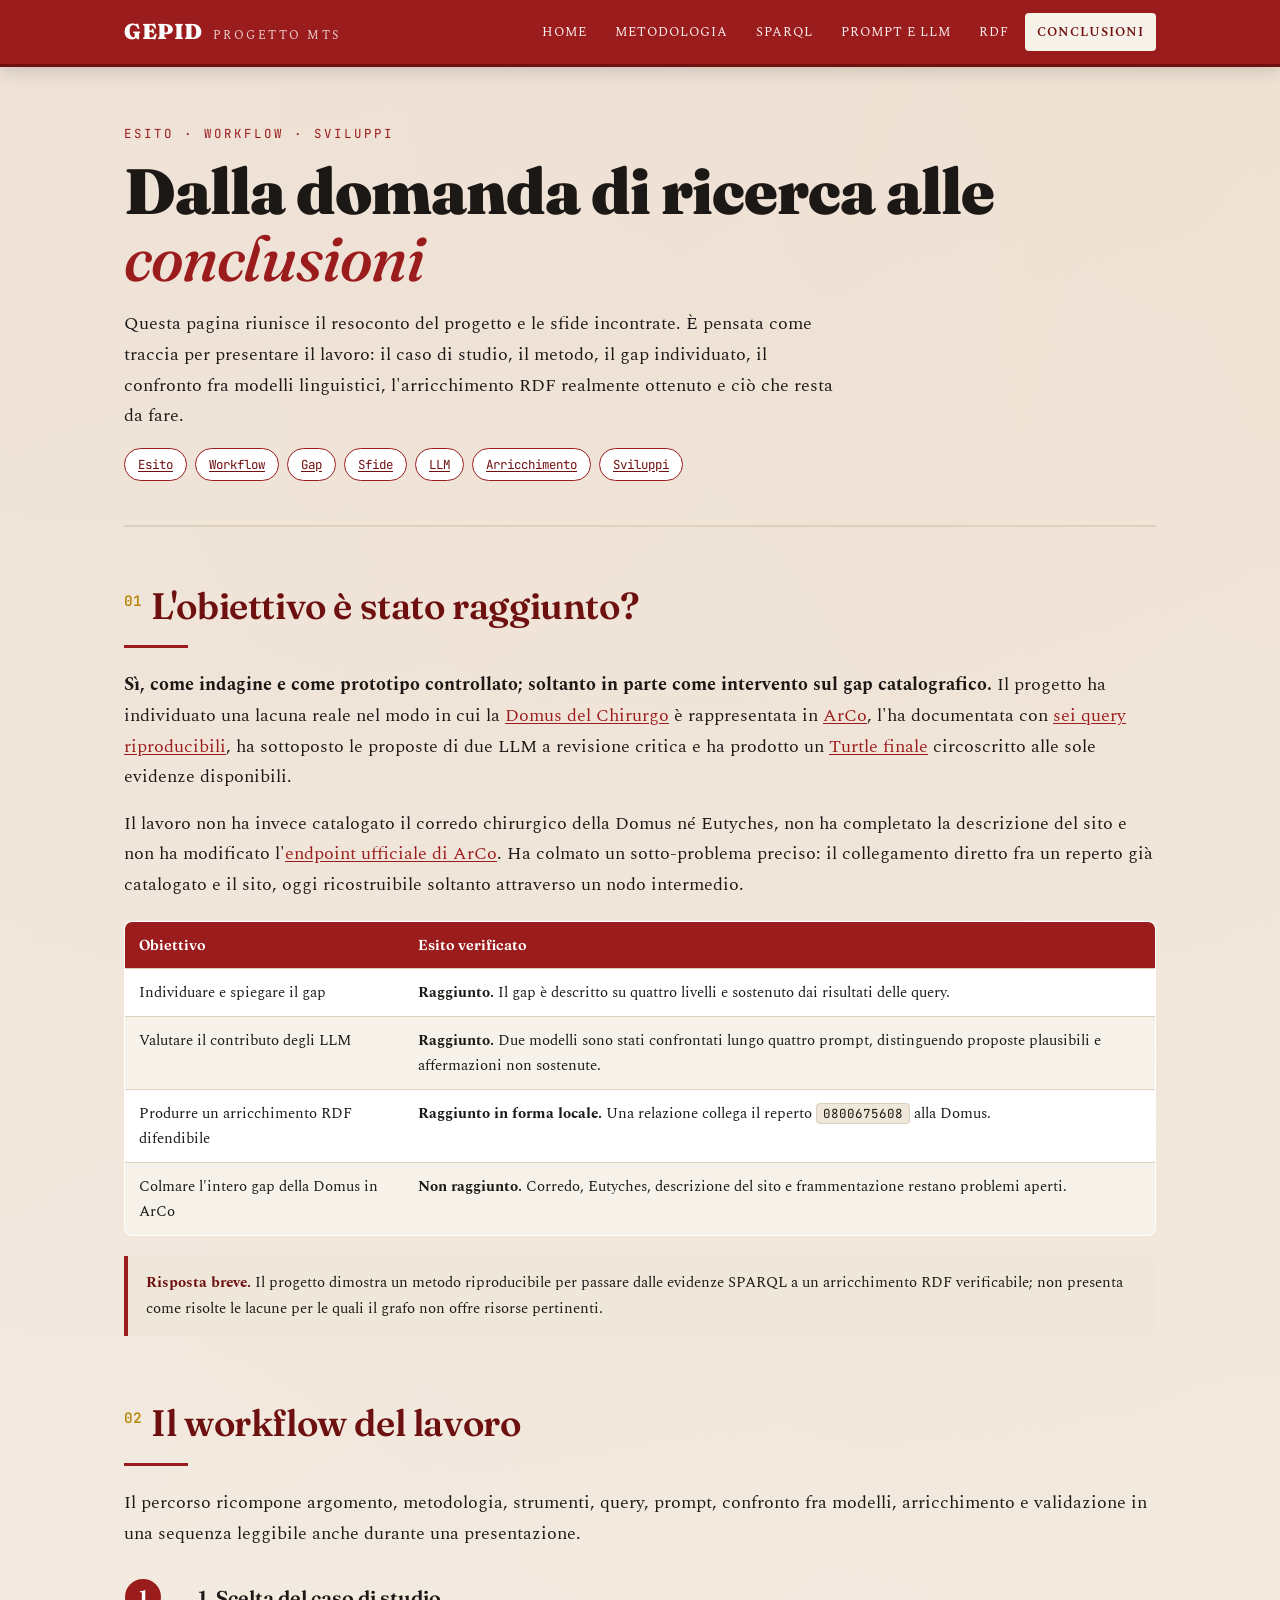
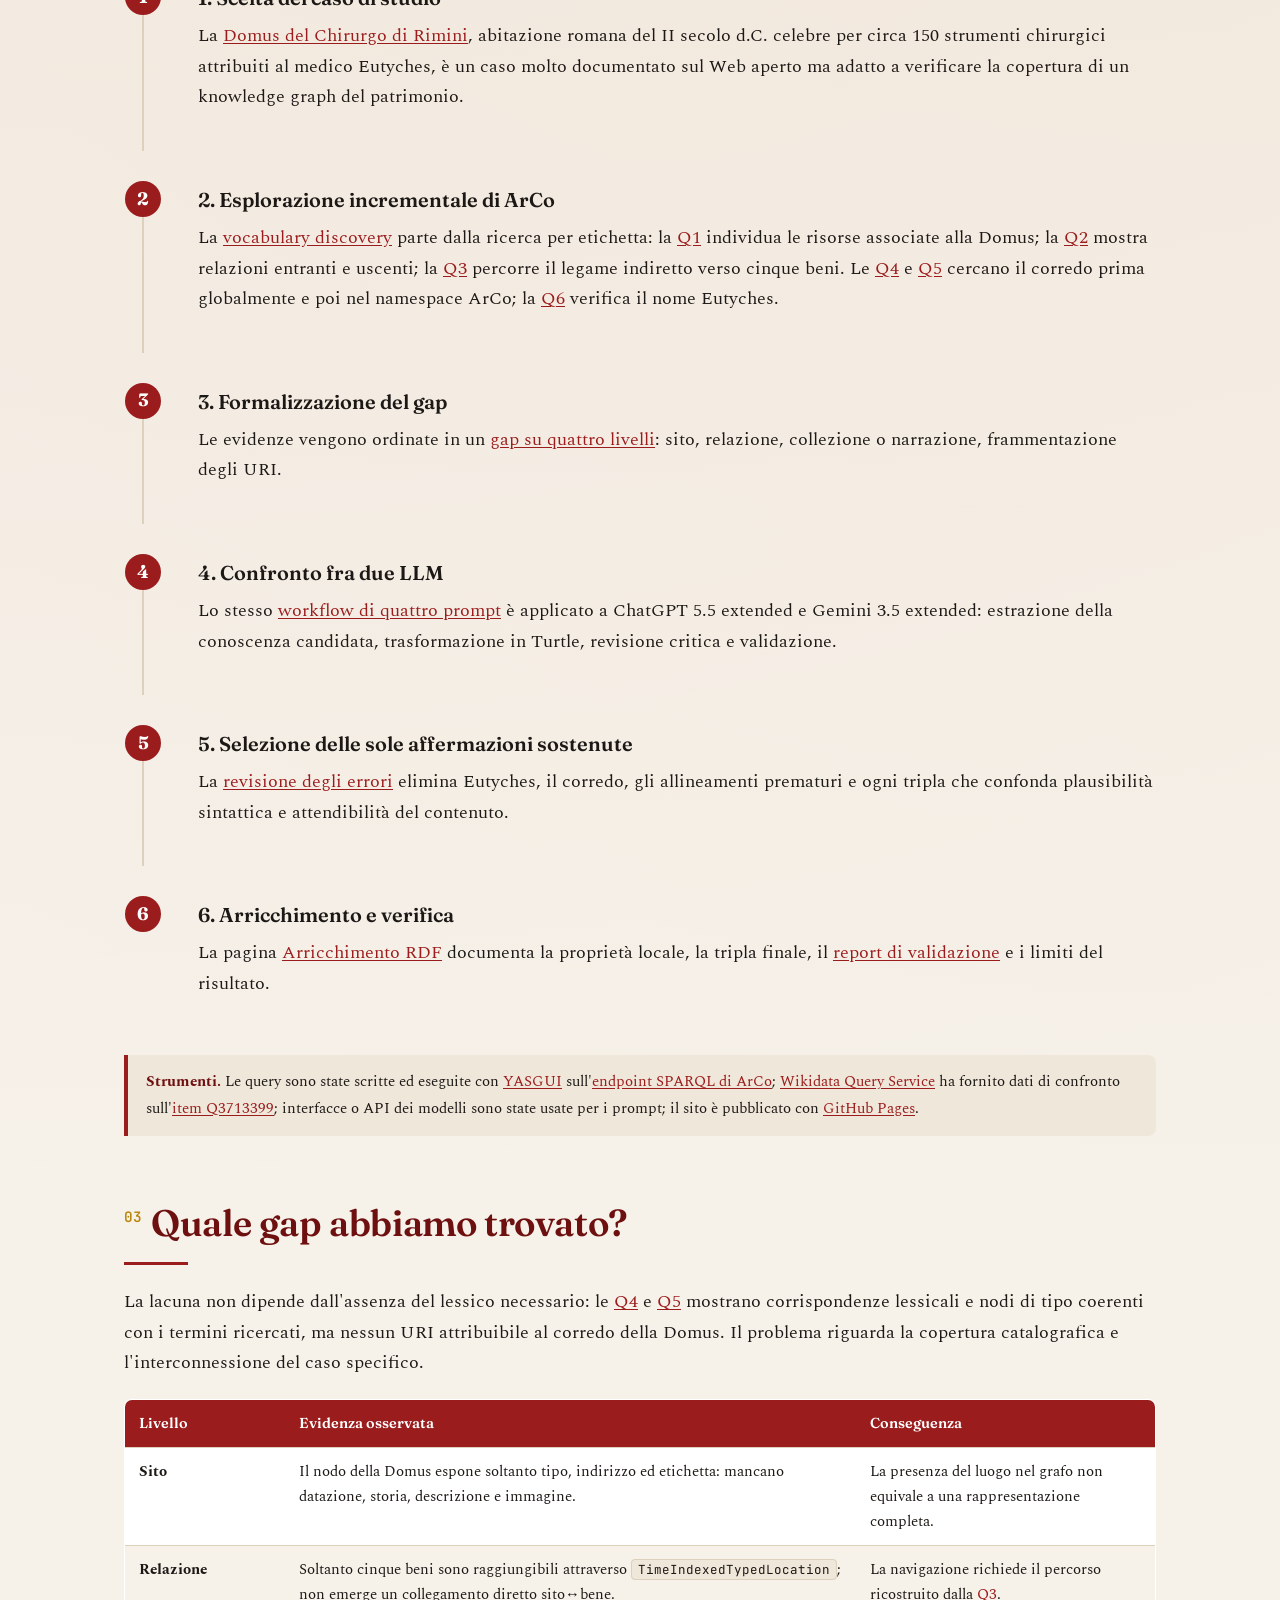
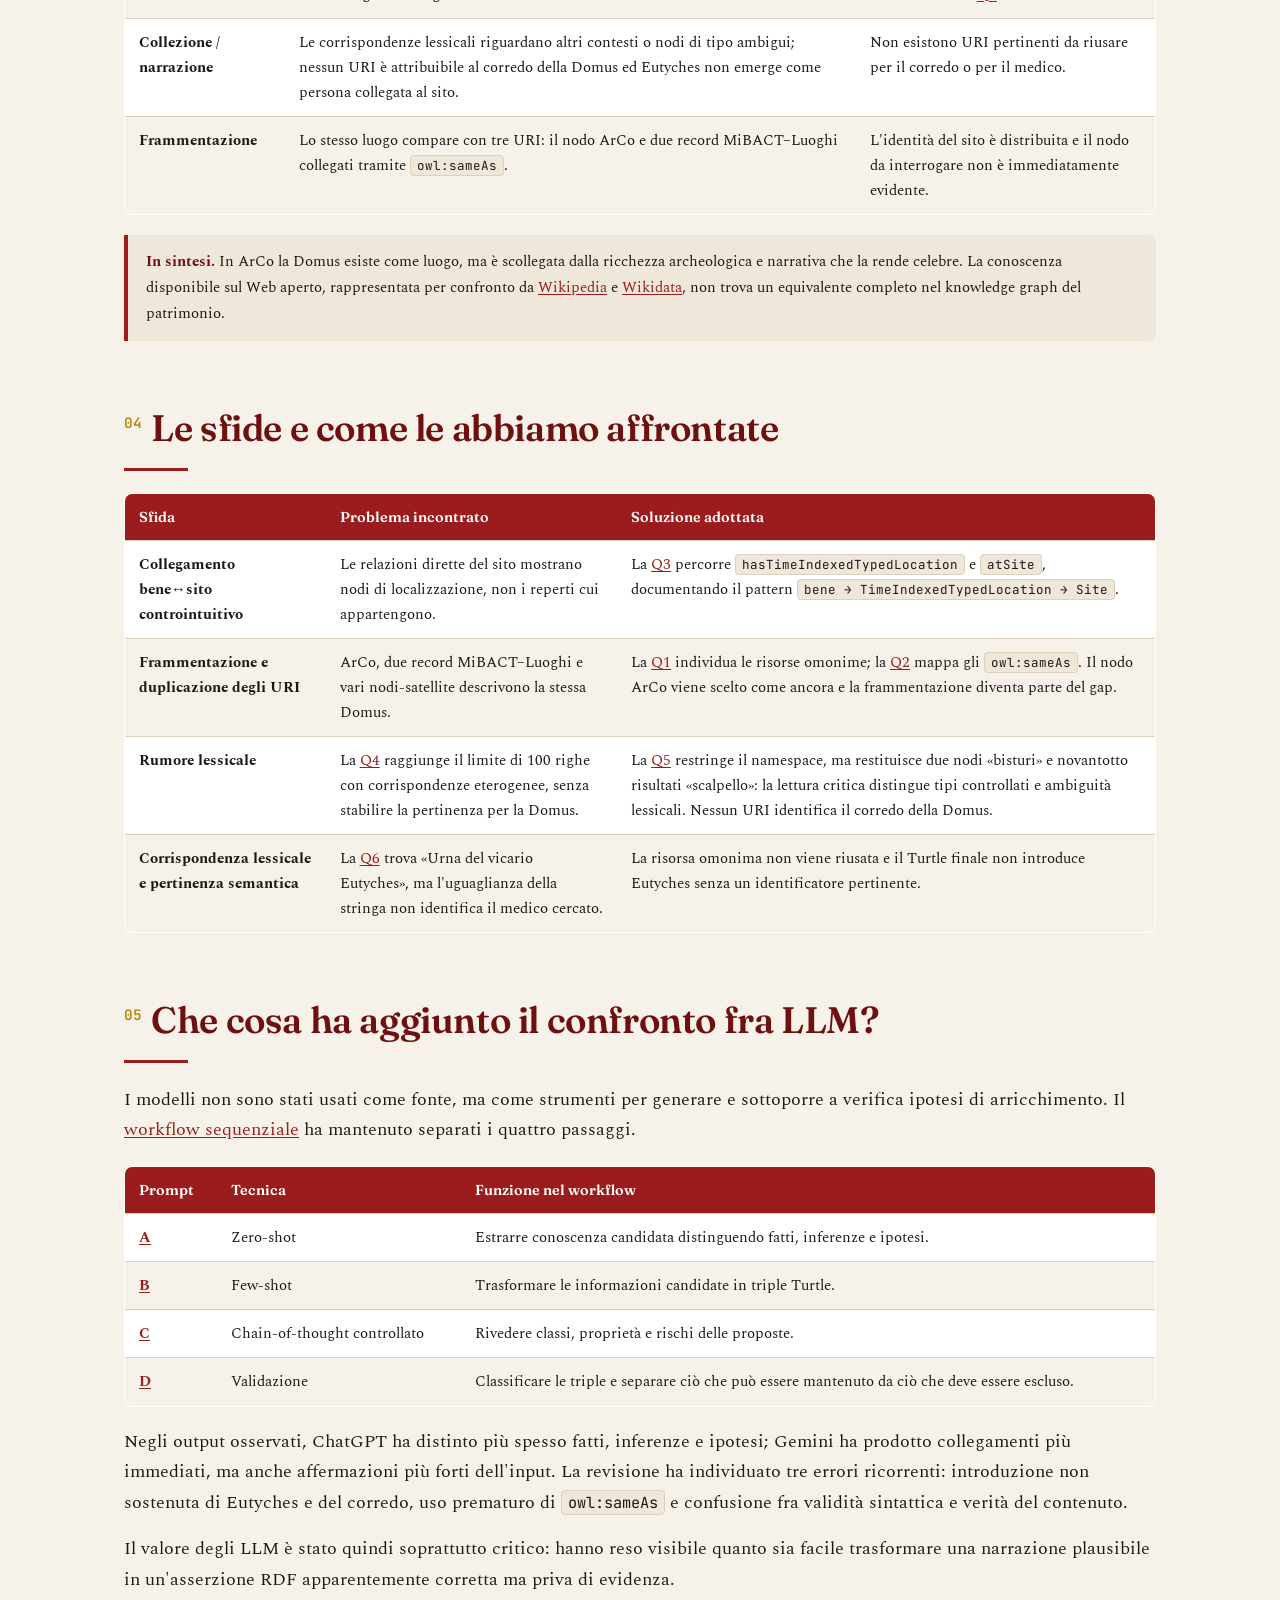
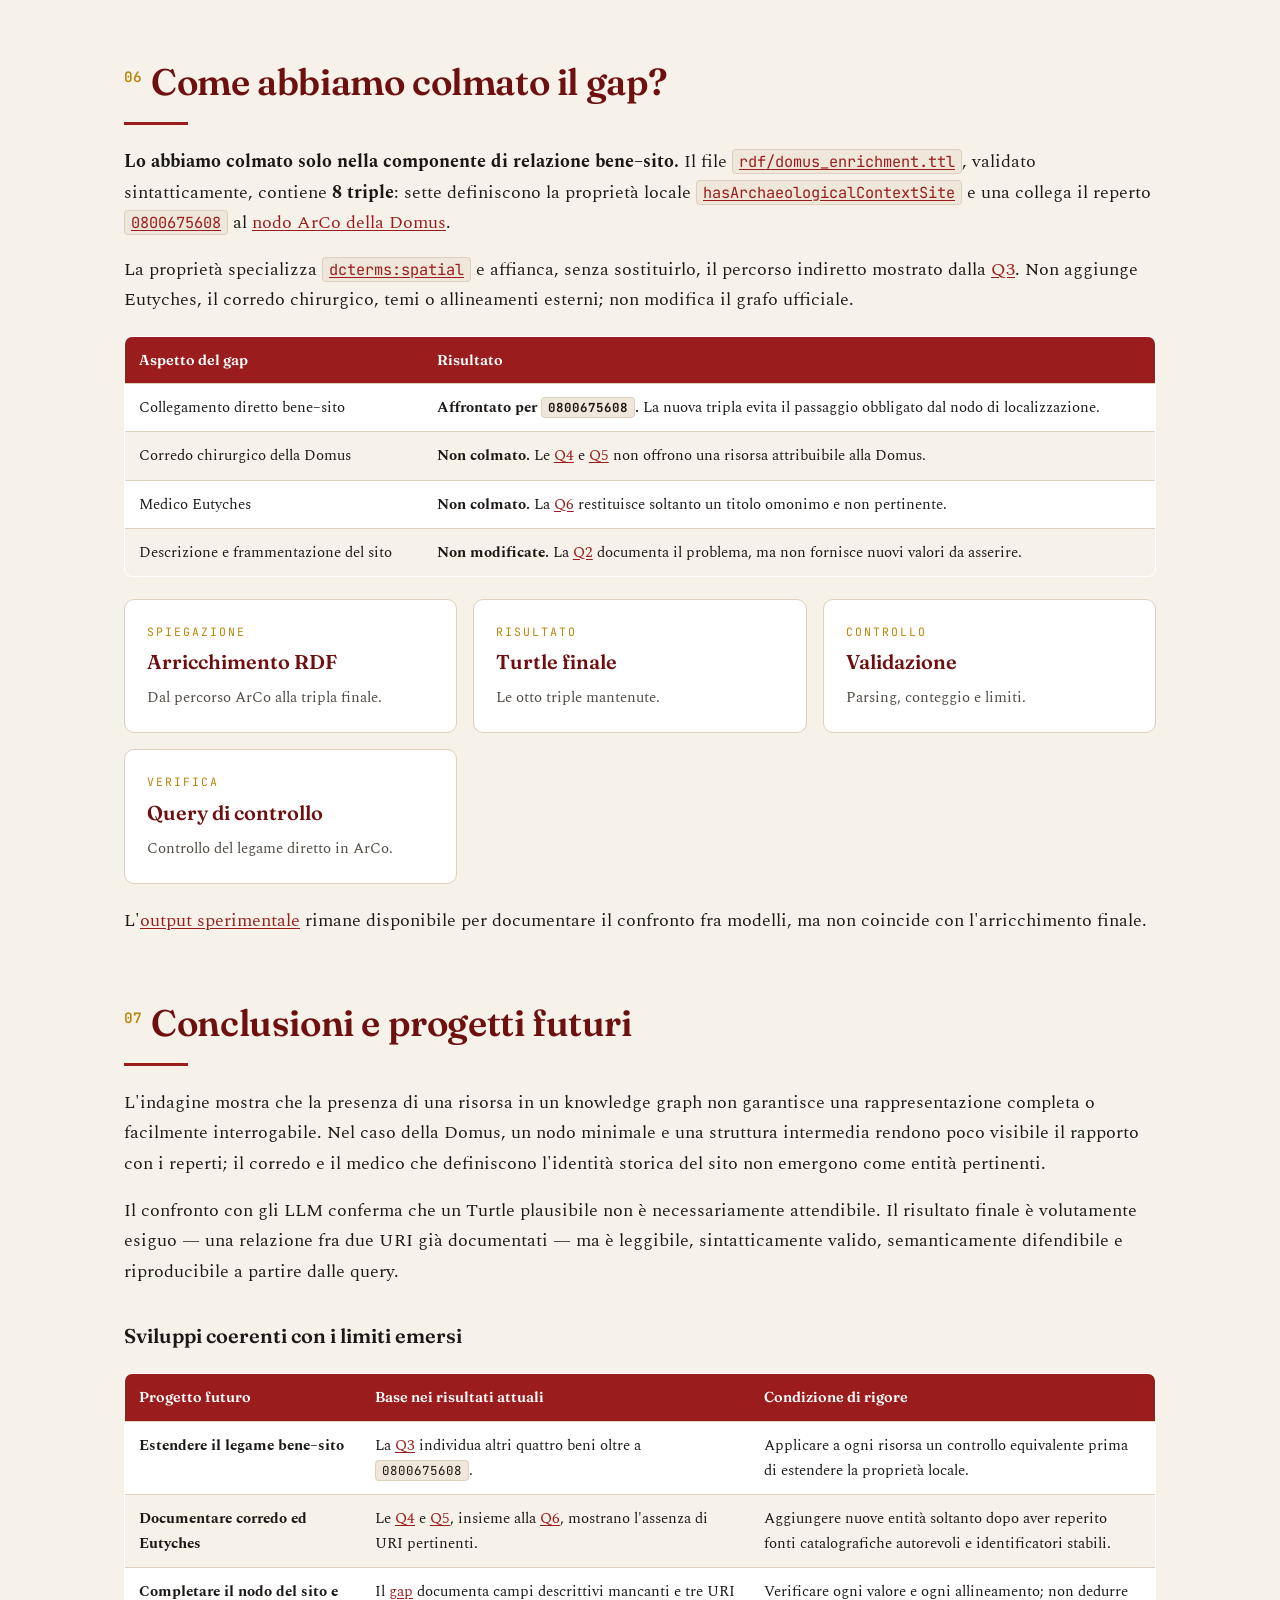
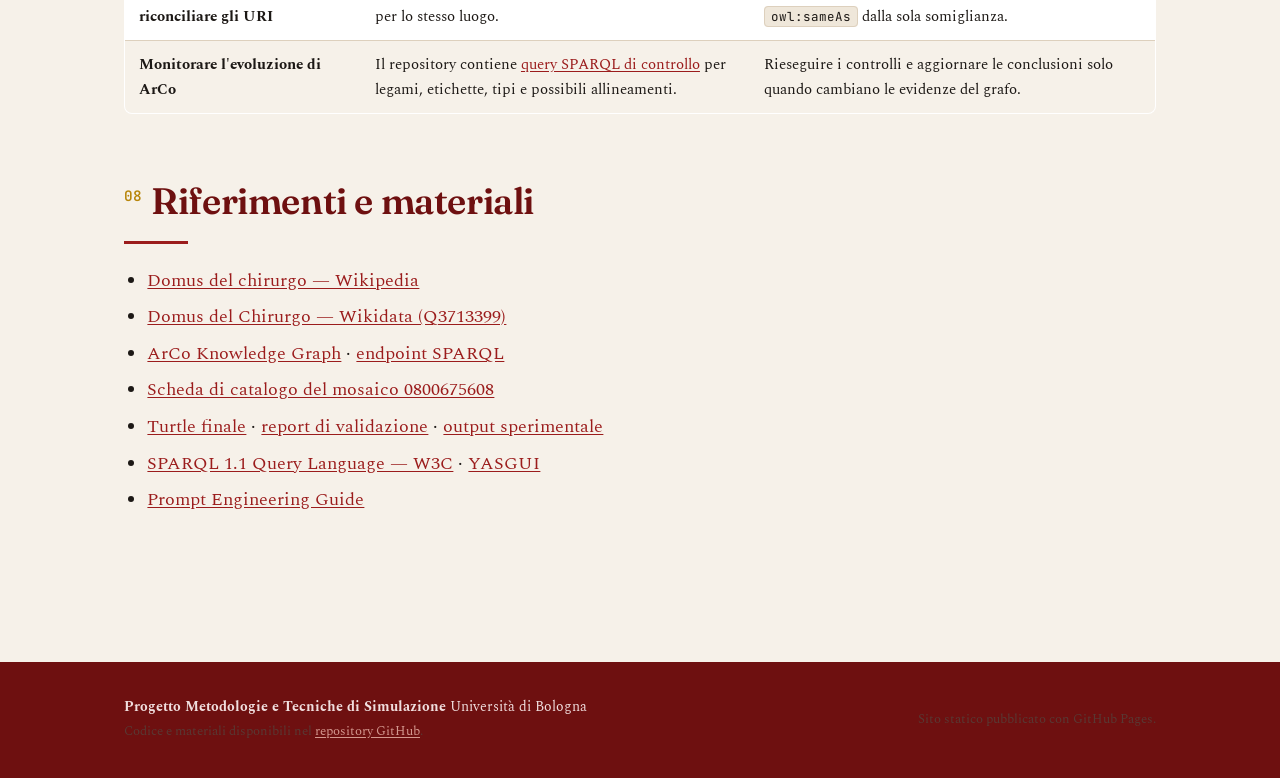
==== conclusions.html @ 4697ddb0 "Add files via upload" ====
<!DOCTYPE html>
<html lang="it">
<head>
  <meta charset="UTF-8">
  <meta name="viewport" content="width=device-width, initial-scale=1.0">
  <meta name="description" content="Esito, workflow, gap, sfide, arricchimento RDF e sviluppi futuri del progetto sulla Domus del Chirurgo in ArCo.">
  <title>Progetto GEPID — Conclusioni</title>
  <link rel="stylesheet" href="styles.css">
</head>
<body>
  <a class="skip-link" href="#main-content">Salta al contenuto</a>
  <header class="topbar">
    <div class="topbar-inner">
      <a class="brand" href="index.html"><span class="mark">GEPID</span><span class="sub">Progetto MTS</span></a>
      <button class="nav-toggle" type="button" aria-label="Apri menu">☰</button>
      <nav class="nav" aria-label="Navigazione principale">
        <a href="index.html">Home</a>
        <a href="methodology.html">Metodologia</a>
        <a href="sparql.html">SPARQL</a>
        <a href="prompts.html">Prompt e LLM</a>
        <a href="rdf.html" aria-label="Arricchimento RDF">RDF</a>
        <a href="conclusions.html">Conclusioni</a>
      </nav>
    </div>
  </header>

  <main id="main-content">
    <section class="hero">
      <p class="eyebrow">Esito · Workflow · Sviluppi</p>
      <h1>Dalla domanda di ricerca alle <span class="accent">conclusioni</span></h1>
      <p class="lede">Questa pagina riunisce il resoconto del progetto e le sfide incontrate. È pensata come traccia per presentare il lavoro: il caso di studio, il metodo, il gap individuato, il confronto fra modelli linguistici, l'arricchimento RDF realmente ottenuto e ciò che resta da fare.</p>
      <div class="pills" aria-label="Indice delle conclusioni">
        <a class="pill" href="#esito">Esito</a>
        <a class="pill" href="#workflow">Workflow</a>
        <a class="pill" href="#gap">Gap</a>
        <a class="pill" href="#sfide">Sfide</a>
        <a class="pill" href="#llm">LLM</a>
        <a class="pill" href="#arricchimento">Arricchimento</a>
        <a class="pill" href="#sviluppi">Sviluppi</a>
      </div>
    </section>

    <section id="esito">
      <h2><span class="num">01</span>L'obiettivo è stato raggiunto?</h2>
      <hr class="rule">
      <p><strong>Sì, come indagine e come prototipo controllato; soltanto in parte come intervento sul gap catalografico.</strong> Il progetto ha individuato una lacuna reale nel modo in cui la <a href="index.html#contesto">Domus del Chirurgo</a> è rappresentata in <a href="https://w3id.org/arco" target="_blank" rel="noopener">ArCo</a>, l'ha documentata con <a href="sparql.html">sei query riproducibili</a>, ha sottoposto le proposte di due LLM a revisione critica e ha prodotto un <a href="rdf/domus_enrichment.ttl">Turtle finale</a> circoscritto alle sole evidenze disponibili.</p>
      <p>Il lavoro non ha invece catalogato il corredo chirurgico della Domus né Eutyches, non ha completato la descrizione del sito e non ha modificato l'<a href="https://dati.cultura.gov.it/sparql" target="_blank" rel="noopener">endpoint ufficiale di ArCo</a>. Ha colmato un sotto-problema preciso: il collegamento diretto fra un reperto già catalogato e il sito, oggi ricostruibile soltanto attraverso un nodo intermedio.</p>
      <div class="table-wrap">
        <table>
          <thead><tr><th>Obiettivo</th><th>Esito verificato</th></tr></thead>
          <tbody>
            <tr><td>Individuare e spiegare il gap</td><td><strong>Raggiunto.</strong> Il gap è descritto su quattro livelli e sostenuto dai risultati delle query.</td></tr>
            <tr><td>Valutare il contributo degli LLM</td><td><strong>Raggiunto.</strong> Due modelli sono stati confrontati lungo quattro prompt, distinguendo proposte plausibili e affermazioni non sostenute.</td></tr>
            <tr><td>Produrre un arricchimento RDF difendibile</td><td><strong>Raggiunto in forma locale.</strong> Una relazione collega il reperto <code>0800675608</code> alla Domus.</td></tr>
            <tr><td>Colmare l'intero gap della Domus in ArCo</td><td><strong>Non raggiunto.</strong> Corredo, Eutyches, descrizione del sito e frammentazione restano problemi aperti.</td></tr>
          </tbody>
        </table>
      </div>
      <div class="note"><strong>Risposta breve.</strong> Il progetto dimostra un metodo riproducibile per passare dalle evidenze SPARQL a un arricchimento RDF verificabile; non presenta come risolte le lacune per le quali il grafo non offre risorse pertinenti.</div>
    </section>

    <section id="workflow">
      <h2><span class="num">02</span>Il workflow del lavoro</h2>
      <hr class="rule">
      <p>Il percorso ricompone argomento, metodologia, strumenti, query, prompt, confronto fra modelli, arricchimento e validazione in una sequenza leggibile anche durante una presentazione.</p>
      <ol class="steps">
        <li>
          <h3>1. Scelta del caso di studio</h3>
          <p>La <a href="index.html#contesto">Domus del Chirurgo di Rimini</a>, abitazione romana del II secolo d.C. celebre per circa 150 strumenti chirurgici attribuiti al medico Eutyches, è un caso molto documentato sul Web aperto ma adatto a verificare la copertura di un knowledge graph del patrimonio.</p>
        </li>
        <li>
          <h3>2. Esplorazione incrementale di ArCo</h3>
          <p>La <a href="methodology.html#gap-discovery">vocabulary discovery</a> parte dalla ricerca per etichetta: la <a href="sparql.html#q1">Q1</a> individua le risorse associate alla Domus; la <a href="sparql.html#q2">Q2</a> mostra relazioni entranti e uscenti; la <a href="sparql.html#q3">Q3</a> percorre il legame indiretto verso cinque beni. Le <a href="sparql.html#q4">Q4</a> e <a href="sparql.html#q5">Q5</a> cercano il corredo prima globalmente e poi nel namespace ArCo; la <a href="sparql.html#q6">Q6</a> verifica il nome Eutyches.</p>
        </li>
        <li>
          <h3>3. Formalizzazione del gap</h3>
          <p>Le evidenze vengono ordinate in un <a href="methodology.html#gap">gap su quattro livelli</a>: sito, relazione, collezione o narrazione, frammentazione degli URI.</p>
        </li>
        <li>
          <h3>4. Confronto fra due LLM</h3>
          <p>Lo stesso <a href="prompts.html">workflow di quattro prompt</a> è applicato a ChatGPT 5.5 extended e Gemini 3.5 extended: estrazione della conoscenza candidata, trasformazione in Turtle, revisione critica e validazione.</p>
        </li>
        <li>
          <h3>5. Selezione delle sole affermazioni sostenute</h3>
          <p>La <a href="prompts.html#errori">revisione degli errori</a> elimina Eutyches, il corredo, gli allineamenti prematuri e ogni tripla che confonda plausibilità sintattica e attendibilità del contenuto.</p>
        </li>
        <li>
          <h3>6. Arricchimento e verifica</h3>
          <p>La pagina <a href="rdf.html">Arricchimento RDF</a> documenta la proprietà locale, la tripla finale, il <a href="rdf/validation-report.md">report di validazione</a> e i limiti del risultato.</p>
        </li>
      </ol>
      <div class="note"><strong>Strumenti.</strong> Le query sono state scritte ed eseguite con <a href="https://yasgui.org" target="_blank" rel="noopener">YASGUI</a> sull'<a href="https://dati.cultura.gov.it/sparql" target="_blank" rel="noopener">endpoint SPARQL di ArCo</a>; <a href="https://query.wikidata.org" target="_blank" rel="noopener">Wikidata Query Service</a> ha fornito dati di confronto sull'<a href="https://www.wikidata.org/wiki/Q3713399" target="_blank" rel="noopener">item Q3713399</a>; interfacce o API dei modelli sono state usate per i prompt; il sito è pubblicato con <a href="https://pages.github.com" target="_blank" rel="noopener">GitHub Pages</a>.</div>
    </section>

    <section id="gap">
      <h2><span class="num">03</span>Quale gap abbiamo trovato?</h2>
      <hr class="rule">
      <p>La lacuna non dipende dall'assenza del lessico necessario: le <a href="sparql.html#q4">Q4</a> e <a href="sparql.html#q5">Q5</a> mostrano corrispondenze lessicali e nodi di tipo coerenti con i termini ricercati, ma nessun URI attribuibile al corredo della Domus. Il problema riguarda la copertura catalografica e l'interconnessione del caso specifico.</p>
      <div class="table-wrap">
        <table>
          <thead><tr><th>Livello</th><th>Evidenza osservata</th><th>Conseguenza</th></tr></thead>
          <tbody>
            <tr><td><strong>Sito</strong></td><td>Il nodo della Domus espone soltanto tipo, indirizzo ed etichetta: mancano datazione, storia, descrizione e immagine.</td><td>La presenza del luogo nel grafo non equivale a una rappresentazione completa.</td></tr>
            <tr><td><strong>Relazione</strong></td><td>Soltanto cinque beni sono raggiungibili attraverso <code>TimeIndexedTypedLocation</code>; non emerge un collegamento diretto sito↔bene.</td><td>La navigazione richiede il percorso ricostruito dalla <a href="sparql.html#q3">Q3</a>.</td></tr>
            <tr><td><strong>Collezione / narrazione</strong></td><td>Le corrispondenze lessicali riguardano altri contesti o nodi di tipo ambigui; nessun URI è attribuibile al corredo della Domus ed Eutyches non emerge come persona collegata al sito.</td><td>Non esistono URI pertinenti da riusare per il corredo o per il medico.</td></tr>
            <tr><td><strong>Frammentazione</strong></td><td>Lo stesso luogo compare con tre URI: il nodo ArCo e due record MiBACT–Luoghi collegati tramite <code>owl:sameAs</code>.</td><td>L'identità del sito è distribuita e il nodo da interrogare non è immediatamente evidente.</td></tr>
          </tbody>
        </table>
      </div>
      <div class="note"><strong>In sintesi.</strong> In ArCo la Domus esiste come luogo, ma è scollegata dalla ricchezza archeologica e narrativa che la rende celebre. La conoscenza disponibile sul Web aperto, rappresentata per confronto da <a href="https://it.wikipedia.org/wiki/Domus_del_chirurgo" target="_blank" rel="noopener">Wikipedia</a> e <a href="https://www.wikidata.org/wiki/Q3713399" target="_blank" rel="noopener">Wikidata</a>, non trova un equivalente completo nel knowledge graph del patrimonio.</div>
    </section>

    <section id="sfide">
      <h2><span class="num">04</span>Le sfide e come le abbiamo affrontate</h2>
      <hr class="rule">
      <div class="table-wrap">
        <table>
          <thead><tr><th>Sfida</th><th>Problema incontrato</th><th>Soluzione adottata</th></tr></thead>
          <tbody>
            <tr>
              <td><strong>Collegamento bene↔sito controintuitivo</strong></td>
              <td>Le relazioni dirette del sito mostrano nodi di localizzazione, non i reperti cui appartengono.</td>
              <td>La <a href="sparql.html#q3">Q3</a> percorre <code>hasTimeIndexedTypedLocation</code> e <code>atSite</code>, documentando il pattern <code>bene → TimeIndexedTypedLocation → Site</code>.</td>
            </tr>
            <tr>
              <td><strong>Frammentazione e duplicazione degli URI</strong></td>
              <td>ArCo, due record MiBACT–Luoghi e vari nodi-satellite descrivono la stessa Domus.</td>
              <td>La <a href="sparql.html#q1">Q1</a> individua le risorse omonime; la <a href="sparql.html#q2">Q2</a> mappa gli <code>owl:sameAs</code>. Il nodo ArCo viene scelto come ancora e la frammentazione diventa parte del gap.</td>
            </tr>
            <tr>
            <td><strong>Rumore lessicale</strong></td>
            <td>La <a href="sparql.html#q4">Q4</a> raggiunge il limite di 100 righe con corrispondenze eterogenee, senza stabilire la pertinenza per la Domus.</td>
            <td>La <a href="sparql.html#q5">Q5</a> restringe il namespace, ma restituisce due nodi «bisturi» e novantotto risultati «scalpello»: la lettura critica distingue tipi controllati e ambiguità lessicali. Nessun URI identifica il corredo della Domus.</td>
          </tr>
            <tr>
              <td><strong>Corrispondenza lessicale e pertinenza semantica</strong></td>
              <td>La <a href="sparql.html#q6">Q6</a> trova «Urna del vicario Eutyches», ma l'uguaglianza della stringa non identifica il medico cercato.</td>
              <td>La risorsa omonima non viene riusata e il Turtle finale non introduce Eutyches senza un identificatore pertinente.</td>
            </tr>
          </tbody>
        </table>
      </div>
    </section>

    <section id="llm">
      <h2><span class="num">05</span>Che cosa ha aggiunto il confronto fra LLM?</h2>
      <hr class="rule">
      <p>I modelli non sono stati usati come fonte, ma come strumenti per generare e sottoporre a verifica ipotesi di arricchimento. Il <a href="prompts.html">workflow sequenziale</a> ha mantenuto separati i quattro passaggi.</p>
      <div class="table-wrap">
        <table>
          <thead><tr><th>Prompt</th><th>Tecnica</th><th>Funzione nel workflow</th></tr></thead>
          <tbody>
            <tr><td><a href="prompts/prompt-A-zero-shot.txt"><strong>A</strong></a></td><td>Zero-shot</td><td>Estrarre conoscenza candidata distinguendo fatti, inferenze e ipotesi.</td></tr>
            <tr><td><a href="prompts/prompt-B-few-shot.txt"><strong>B</strong></a></td><td>Few-shot</td><td>Trasformare le informazioni candidate in triple Turtle.</td></tr>
            <tr><td><a href="prompts/prompt-C-cot-controlled.txt"><strong>C</strong></a></td><td>Chain-of-thought controllato</td><td>Rivedere classi, proprietà e rischi delle proposte.</td></tr>
            <tr><td><a href="prompts/prompt-D-validation.txt"><strong>D</strong></a></td><td>Validazione</td><td>Classificare le triple e separare ciò che può essere mantenuto da ciò che deve essere escluso.</td></tr>
          </tbody>
        </table>
      </div>
      <p>Negli output osservati, ChatGPT ha distinto più spesso fatti, inferenze e ipotesi; Gemini ha prodotto collegamenti più immediati, ma anche affermazioni più forti dell'input. La revisione ha individuato tre errori ricorrenti: introduzione non sostenuta di Eutyches e del corredo, uso prematuro di <code>owl:sameAs</code> e confusione fra validità sintattica e verità del contenuto.</p>
      <p>Il valore degli LLM è stato quindi soprattutto critico: hanno reso visibile quanto sia facile trasformare una narrazione plausibile in un'asserzione RDF apparentemente corretta ma priva di evidenza.</p>
    </section>

    <section id="arricchimento">
      <h2><span class="num">06</span>Come abbiamo colmato il gap?</h2>
      <hr class="rule">
      <p><strong>Lo abbiamo colmato solo nella componente di relazione bene–sito.</strong> Il file <a href="rdf/domus_enrichment.ttl"><code>rdf/domus_enrichment.ttl</code></a>, validato sintatticamente, contiene <strong>8 triple</strong>: sette definiscono la proprietà locale <a href="rdf/domus_enrichment.ttl"><code>hasArchaeologicalContextSite</code></a> e una collega il reperto <a href="https://w3id.org/arco/resource/ArchaeologicalProperty/0800675608" target="_blank" rel="noopener"><code>0800675608</code></a> al <a href="https://w3id.org/arco/resource/Site/341671000c872aa799b1e99ae08ca1e8" target="_blank" rel="noopener">nodo ArCo della Domus</a>.</p>
      <p>La proprietà specializza <a href="https://www.dublincore.org/specifications/dublin-core/dcmi-terms/terms/spatial/" target="_blank" rel="noopener"><code>dcterms:spatial</code></a> e affianca, senza sostituirlo, il percorso indiretto mostrato dalla <a href="sparql.html#q3">Q3</a>. Non aggiunge Eutyches, il corredo chirurgico, temi o allineamenti esterni; non modifica il grafo ufficiale.</p>
      <div class="table-wrap">
        <table>
          <thead><tr><th>Aspetto del gap</th><th>Risultato</th></tr></thead>
          <tbody>
            <tr><td>Collegamento diretto bene–sito</td><td><strong>Affrontato per <code>0800675608</code>.</strong> La nuova tripla evita il passaggio obbligato dal nodo di localizzazione.</td></tr>
            <tr><td>Corredo chirurgico della Domus</td><td><strong>Non colmato.</strong> Le <a href="sparql.html#q4">Q4</a> e <a href="sparql.html#q5">Q5</a> non offrono una risorsa attribuibile alla Domus.</td></tr>
            <tr><td>Medico Eutyches</td><td><strong>Non colmato.</strong> La <a href="sparql.html#q6">Q6</a> restituisce soltanto un titolo omonimo e non pertinente.</td></tr>
            <tr><td>Descrizione e frammentazione del sito</td><td><strong>Non modificate.</strong> La <a href="sparql.html#q2">Q2</a> documenta il problema, ma non fornisce nuovi valori da asserire.</td></tr>
          </tbody>
        </table>
      </div>
      <div class="artifact-links">
        <a class="card" href="rdf.html"><span class="k">Spiegazione</span><span class="t">Arricchimento RDF</span><span class="d">Dal percorso ArCo alla tripla finale.</span></a>
        <a class="card" href="rdf/domus_enrichment.ttl"><span class="k">Risultato</span><span class="t">Turtle finale</span><span class="d">Le otto triple mantenute.</span></a>
        <a class="card" href="rdf/validation-report.md"><span class="k">Controllo</span><span class="t">Validazione</span><span class="d">Parsing, conteggio e limiti.</span></a>
        <a class="card" href="sparql-checks/check-direct-artifact-site-link.rq"><span class="k">Verifica</span><span class="t">Query di controllo</span><span class="d">Controllo del legame diretto in ArCo.</span></a>
      </div>
      <p>L'<a href="rdf/domus_enrichment_experimental.ttl">output sperimentale</a> rimane disponibile per documentare il confronto fra modelli, ma non coincide con l'arricchimento finale.</p>
    </section>

    <section id="sviluppi">
      <h2><span class="num">07</span>Conclusioni e progetti futuri</h2>
      <hr class="rule">
      <p>L'indagine mostra che la presenza di una risorsa in un knowledge graph non garantisce una rappresentazione completa o facilmente interrogabile. Nel caso della Domus, un nodo minimale e una struttura intermedia rendono poco visibile il rapporto con i reperti; il corredo e il medico che definiscono l'identità storica del sito non emergono come entità pertinenti.</p>
      <p>Il confronto con gli LLM conferma che un Turtle plausibile non è necessariamente attendibile. Il risultato finale è volutamente esiguo — una relazione fra due URI già documentati — ma è leggibile, sintatticamente valido, semanticamente difendibile e riproducibile a partire dalle query.</p>
      <h3>Sviluppi coerenti con i limiti emersi</h3>
      <div class="table-wrap">
        <table>
          <thead><tr><th>Progetto futuro</th><th>Base nei risultati attuali</th><th>Condizione di rigore</th></tr></thead>
          <tbody>
            <tr><td><strong>Estendere il legame bene–sito</strong></td><td>La <a href="sparql.html#q3">Q3</a> individua altri quattro beni oltre a <code>0800675608</code>.</td><td>Applicare a ogni risorsa un controllo equivalente prima di estendere la proprietà locale.</td></tr>
            <tr><td><strong>Documentare corredo ed Eutyches</strong></td><td>Le <a href="sparql.html#q4">Q4</a> e <a href="sparql.html#q5">Q5</a>, insieme alla <a href="sparql.html#q6">Q6</a>, mostrano l'assenza di URI pertinenti.</td><td>Aggiungere nuove entità soltanto dopo aver reperito fonti catalografiche autorevoli e identificatori stabili.</td></tr>
            <tr><td><strong>Completare il nodo del sito e riconciliare gli URI</strong></td><td>Il <a href="methodology.html#gap">gap</a> documenta campi descrittivi mancanti e tre URI per lo stesso luogo.</td><td>Verificare ogni valore e ogni allineamento; non dedurre <code>owl:sameAs</code> dalla sola somiglianza.</td></tr>
            <tr><td><strong>Monitorare l'evoluzione di ArCo</strong></td><td>Il repository contiene <a href="https://github.com/paracool/mts-unibo/tree/max-version/sparql-checks" target="_blank" rel="noopener">query SPARQL di controllo</a> per legami, etichette, tipi e possibili allineamenti.</td><td>Rieseguire i controlli e aggiornare le conclusioni solo quando cambiano le evidenze del grafo.</td></tr>
          </tbody>
        </table>
      </div>
    </section>

    <section id="riferimenti">
      <h2><span class="num">08</span>Riferimenti e materiali</h2>
      <hr class="rule">
      <ul>
        <li><a href="https://it.wikipedia.org/wiki/Domus_del_chirurgo" target="_blank" rel="noopener">Domus del chirurgo — Wikipedia</a></li>
        <li><a href="https://www.wikidata.org/wiki/Q3713399" target="_blank" rel="noopener">Domus del Chirurgo — Wikidata (Q3713399)</a></li>
        <li><a href="https://w3id.org/arco" target="_blank" rel="noopener">ArCo Knowledge Graph</a> · <a href="https://dati.cultura.gov.it/sparql" target="_blank" rel="noopener">endpoint SPARQL</a></li>
        <li><a href="https://catalogo.beniculturali.it/detail/ArchaeologicalProperty/0800675608" target="_blank" rel="noopener">Scheda di catalogo del mosaico 0800675608</a></li>
        <li><a href="rdf/domus_enrichment.ttl">Turtle finale</a> · <a href="rdf/validation-report.md">report di validazione</a> · <a href="rdf/domus_enrichment_experimental.ttl">output sperimentale</a></li>
        <li><a href="https://www.w3.org/TR/sparql11-query/" target="_blank" rel="noopener">SPARQL 1.1 Query Language — W3C</a> · <a href="https://yasgui.org" target="_blank" rel="noopener">YASGUI</a></li>
        <li><a href="https://www.promptingguide.ai" target="_blank" rel="noopener">Prompt Engineering Guide</a></li>
      </ul>
    </section>
  </main>

  <footer>
    <div class="footer-inner">
      <div><strong>Progetto Metodologie e Tecniche di Simulazione</strong> Università di Bologna<br>
      <span class="small">Codice e materiali disponibili nel <a href="https://github.com/paracool/mts-unibo">repository GitHub</a>.</span></div>
      <div class="small">Sito statico pubblicato con GitHub Pages.</div>
    </div>
  </footer>
  <script src="main.js"></script>
</body>
</html>
---- styles.css ----
/* ===========================================================
   GEPID Project — shared stylesheet
   Editorial / scholarly identity in University of Bologna red
   =========================================================== */

@import url('https://fonts.googleapis.com/css2?family=Fraunces:ital,opsz,wght@0,9..144,400;0,9..144,600;0,9..144,900;1,9..144,500&family=Spectral:ital,wght@0,400;0,500;0,600;1,400&family=JetBrains+Mono:wght@400;500;700&display=swap');

:root {
  --ink:        #1c1815;
  --ink-soft:   #514a43;
  --paper:      #f6f1e9;
  --paper-2:    #efe7da;
  --line:       #ddd0bd;
  --red:        #9b1c1c;   /* UniBo oxblood */
  --red-deep:   #6e1010;
  --red-bright: #c0392b;
  --gold:       #b8860b;
  --code-bg:    #211d1a;
  --code-fg:    #f3ede3;
  --todo-bg:    #fff7d6;
  --todo-line:  #d9b94e;
  --maxw:       1080px;
  --serif:      'Spectral', Georgia, serif;
  --display:    'Fraunces', Georgia, serif;
  --mono:       'JetBrains Mono', monospace;
}

* { box-sizing: border-box; }

html { scroll-behavior: smooth; }

body {
  margin: 0;
  font-family: var(--serif);
  font-size: 18px;
  line-height: 1.7;
  color: var(--ink);
  background: var(--paper);
  background-image:
    radial-gradient(circle at 12% -10%, rgba(155,28,28,.07), transparent 45%),
    radial-gradient(circle at 100% 0%, rgba(184,134,11,.06), transparent 40%);
  -webkit-font-smoothing: antialiased;
}

/* ---------- keyboard navigation ---------- */
.skip-link {
  position: fixed;
  z-index: 100;
  top: -80px;
  left: 50%;
  transform: translateX(-50%);
  padding: 9px 16px;
  color: var(--red-deep);
  background: #fff;
  border: 2px solid var(--gold);
  border-radius: 0 0 6px 6px;
  font-family: var(--mono);
  font-size: .8rem;
  font-weight: 700;
}
.skip-link:focus { top: 0; }

/* ---------- top bar / fixed menu ---------- */
.topbar {
  position: sticky;
  top: 0;
  z-index: 50;
  background: var(--red);
  color: #fff;
  border-bottom: 3px solid var(--red-deep);
  box-shadow: 0 2px 18px rgba(0,0,0,.18);
}
.topbar-inner {
  max-width: var(--maxw);
  margin: 0 auto;
  padding: 0 24px;
  display: flex;
  align-items: center;
  justify-content: space-between;
  min-height: 64px;
}
.brand {
  display: flex;
  align-items: baseline;
  gap: 10px;
  text-decoration: none;
  color: #fff;
}
.brand .mark {
  font-family: var(--display);
  font-weight: 900;
  font-size: 1.35rem;
  letter-spacing: .5px;
}
.brand .sub {
  font-size: .72rem;
  letter-spacing: 2.5px;
  text-transform: uppercase;
  opacity: .8;
}
.nav {
  display: flex;
  gap: 4px;
  flex-wrap: nowrap;
}
.nav a {
  color: #fbeeee;
  text-decoration: none;
  font-size: .82rem;
  white-space: nowrap;
  letter-spacing: 1px;
  text-transform: uppercase;
  padding: 8px 12px;
  border-radius: 4px;
  transition: background .15s, color .15s;
}
.nav a:hover { background: rgba(255,255,255,.14); }
.nav a.active {
  background: var(--paper);
  color: var(--red-deep);
  font-weight: 600;
}
.nav-toggle {
  display: none;
  flex: 0 0 44px;
  width: 44px;
  background: transparent;
  border: 1.5px solid rgba(255,255,255,.6);
  color: #fff;
  font-size: 1.2rem;
  border-radius: 5px;
  padding: 4px 10px;
  cursor: pointer;
}

/* ---------- layout ---------- */
main {
  max-width: var(--maxw);
  margin: 0 auto;
  padding: 56px 24px 90px;
}
.lede { max-width: 720px; }

section { margin-bottom: 56px; }
section[id] { scroll-margin-top: 88px; }

/* ---------- hero ---------- */
.hero {
  border-bottom: 2px solid var(--line);
  padding-bottom: 40px;
  margin-bottom: 48px;
}
.eyebrow {
  font-family: var(--mono);
  font-size: .78rem;
  letter-spacing: 3px;
  text-transform: uppercase;
  color: var(--red);
  margin: 0 0 14px;
}
h1 {
  font-family: var(--display);
  font-weight: 900;
  font-size: clamp(2.4rem, 6vw, 4rem);
  line-height: 1.04;
  letter-spacing: -1px;
  margin: 0 0 18px;
  color: var(--ink);
}
h1 .accent { color: var(--red); font-style: italic; font-weight: 500; }

h2 {
  font-family: var(--display);
  font-weight: 600;
  font-size: clamp(1.6rem, 3.5vw, 2.3rem);
  letter-spacing: -.4px;
  margin: 0 0 8px;
  color: var(--red-deep);
}
h2 .num {
  font-family: var(--mono);
  font-size: .9rem;
  color: var(--gold);
  vertical-align: super;
  margin-right: 10px;
}
h3 {
  font-family: var(--display);
  font-weight: 600;
  font-size: 1.25rem;
  margin: 32px 0 6px;
  color: var(--ink);
}
.rule {
  width: 64px;
  height: 3px;
  background: var(--red);
  border: none;
  margin: 0 0 22px;
}

p { margin: 0 0 16px; }
a { color: var(--red); text-decoration: underline; text-underline-offset: 2px; }
a:hover { color: var(--red-bright); }
a:focus-visible,
button:focus-visible {
  outline: 3px solid var(--gold);
  outline-offset: 3px;
}

.small { color: var(--ink-soft); font-size: .88rem; }

ul, ol { padding-left: 1.3em; }
li { margin-bottom: 6px; }

/* ---------- team grid ---------- */
.team {
  display: grid;
  grid-template-columns: repeat(3, minmax(0, 1fr));
  align-items: stretch;
  gap: 16px;
  margin-top: 8px;
}
.member {
  min-width: 0;
  display: flex;
  flex-direction: column;
  justify-content: flex-start;
  background: #fff;
  border: 1px solid var(--line);
  border-radius: 8px;
  padding: 20px 18px 18px;
}
.member .name { font-family: var(--display); font-weight: 600; font-size: 1.1rem; }
.member .role { margin-bottom: 7px; font-size: .9rem; color: var(--ink-soft); }
.member-email {
  display: block;
  max-width: 100%;
  white-space: nowrap;
  font-family: var(--mono);
  font-size: clamp(.72rem, 1.15vw, .84rem);
  letter-spacing: -.025em;
}

/* ---------- cards / quick links ---------- */
.cards {
  display: grid;
  grid-template-columns: repeat(auto-fit, minmax(230px, 1fr));
  gap: 18px;
  margin-top: 26px;
}
.card {
  display: block;
  text-decoration: none;
  color: var(--ink);
  background: #fff;
  border: 1px solid var(--line);
  border-radius: 10px;
  padding: 22px;
  transition: transform .15s, box-shadow .15s, border-color .15s;
}
.card:hover {
  transform: translateY(-3px);
  box-shadow: 0 10px 26px rgba(110,16,16,.13);
  border-color: var(--red);
}
.card .k {
  font-family: var(--mono);
  font-size: .72rem;
  letter-spacing: 2px;
  color: var(--gold);
  text-transform: uppercase;
}
.card .t { font-family: var(--display); font-weight: 600; font-size: 1.25rem; margin: 4px 0 6px; color: var(--red-deep); }
.card .d { font-size: .92rem; color: var(--ink-soft); }

/* ---------- code blocks ---------- */
figure.code { margin: 22px 0; }
figure.code figcaption {
  font-family: var(--mono);
  font-size: .76rem;
  letter-spacing: 1px;
  text-transform: uppercase;
  color: var(--code-fg);
  background: var(--red-deep);
  padding: 8px 16px;
  border-radius: 8px 8px 0 0;
  display: flex;
  justify-content: space-between;
  align-items: center;
}
figure.code figcaption a {
  color: inherit;
  text-decoration-color: rgba(255,255,255,.55);
}
figure.code figcaption a:hover { color: #fff; }
figure.code figcaption .tag {
  background: rgba(255,255,255,.15);
  border-radius: 20px;
  padding: 2px 10px;
  font-size: .68rem;
}
pre {
  margin: 0;
  background: var(--code-bg);
  color: var(--code-fg);
  padding: 18px 18px;
  border-radius: 0 0 8px 8px;
  overflow-x: auto;
  font-family: var(--mono);
  font-size: .86rem;
  line-height: 1.55;
}
pre code { font-family: inherit; }
:not(pre) > code {
  font-family: var(--mono);
  font-size: .85em;
  background: var(--paper-2);
  border: 1px solid var(--line);
  border-radius: 4px;
  padding: 1px 6px;
}
.kw { color: #ff8a7a; font-weight: 700; }      /* SPARQL keywords */
.pre { color: #ffd479; }                         /* PREFIX names */
.var { color: #8fd3ff; }                         /* ?variables */
.cmt { color: #9b958b; font-style: italic; }     /* comments */
.str { color: #b6e3a6; }                         /* strings */

/* ---------- todo / placeholder callout ---------- */
.todo {
  background: var(--todo-bg);
  border: 1px dashed var(--todo-line);
  border-left: 5px solid var(--todo-line);
  border-radius: 8px;
  padding: 16px 18px;
  margin: 18px 0;
  font-size: .95rem;
}
.todo::before {
  content: "✎ DA COMPLETARE";
  display: block;
  font-family: var(--mono);
  font-size: .7rem;
  letter-spacing: 2px;
  color: #8a6d00;
  margin-bottom: 6px;
  font-weight: 700;
}
.todo p:last-child { margin-bottom: 0; }

/* ---------- info / note ---------- */
.note {
  border-left: 4px solid var(--red);
  background: var(--paper-2);
  padding: 14px 18px;
  border-radius: 0 8px 8px 0;
  margin: 18px 0;
  font-size: .96rem;
}
.note strong { color: var(--red-deep); }

/* ---------- tables ---------- */
.table-wrap { overflow-x: auto; margin: 20px 0; }
table {
  border-collapse: collapse;
  width: 100%;
  font-size: .92rem;
  background: #fff;
  border: 1px solid var(--line);
  border-radius: 8px;
  overflow: hidden;
}
th, td { text-align: left; padding: 11px 14px; border-bottom: 1px solid var(--line); vertical-align: top; }
th { background: var(--red); color: #fff; font-family: var(--display); font-weight: 600; font-size: .9rem; }
tr:last-child td { border-bottom: none; }
tr:nth-child(even) td { background: var(--paper); }

/* ---------- pill / keyword checklist ---------- */
.pills { display: flex; flex-wrap: wrap; gap: 8px; margin: 14px 0 4px; }
.pill {
  font-family: var(--mono);
  font-size: .78rem;
  background: #fff;
  border: 1px solid var(--red);
  color: var(--red-deep);
  border-radius: 20px;
  padding: 5px 13px;
}
.pill.done { background: var(--red); color: #fff; }

/* ---------- keyword rationale box ---------- */
.kwbox {
  background: #fff;
  border: 1px solid var(--line);
  border-left: 5px solid var(--gold);
  border-radius: 8px;
  padding: 14px 18px;
  margin: 0 0 20px;
}
.kwbox .lbl {
  font-family: var(--mono);
  font-size: .7rem;
  letter-spacing: 2px;
  text-transform: uppercase;
  color: var(--gold);
  display: block;
  margin-bottom: 9px;
  font-weight: 700;
}
.kwbox .why { margin: 12px 0 0; font-size: .95rem; }
.kwbox .why strong { color: var(--red-deep); }

/* ---------- run-on-endpoint link ---------- */
.runlink {
  display: inline-flex;
  align-items: center;
  gap: 8px;
  margin: 14px 0 4px;
  padding: 9px 16px;
  background: var(--red);
  color: #fff !important;
  text-decoration: none;
  border-radius: 6px;
  font-family: var(--mono);
  font-size: .78rem;
  letter-spacing: .5px;
  transition: background .15s, transform .15s;
}
.runlink:hover { background: var(--red-deep); transform: translateY(-1px); color: #fff !important; }
.runlink::before { content: "\25B6"; font-size: .65rem; }

/* ---------- verified result samples ---------- */
#query-index { scroll-margin-top: 88px; }
.result-sample {
  margin: 20px 0 14px;
  padding: 16px 18px 18px;
  background: #fff;
  border: 1px solid var(--line);
  border-top: 4px solid var(--gold);
  border-radius: 8px;
}
.result-sample-head {
  display: flex;
  flex-wrap: wrap;
  align-items: baseline;
  justify-content: space-between;
  gap: 8px 16px;
}
.result-sample-head .lbl {
  color: var(--red-deep);
  font-family: var(--mono);
  font-size: .72rem;
  font-weight: 700;
  letter-spacing: 1.8px;
  text-transform: uppercase;
}
.result-count {
  color: var(--ink-soft);
  font-family: var(--mono);
  font-size: .7rem;
}
.result-sample > .small { margin: 8px 0 0; }
.result-sample .table-wrap { margin: 13px 0 0; }
.results-table {
  min-width: 760px;
  font-size: .8rem;
  line-height: 1.4;
}
.results-table th { background: var(--red-deep); }
.results-table td { padding: 10px 12px; }
.results-table code {
  padding: 0;
  white-space: normal;
  color: inherit;
  background: transparent;
  border: 0;
  font-size: .74rem;
}
.results-table .result-uri { width: 38%; }
.results-table .result-uri code {
  overflow-wrap: anywhere;
  word-break: break-word;
}
.back-link {
  margin: 16px 0 0;
  text-align: right;
  font-family: var(--mono);
  font-size: .75rem;
}
.back-link a { text-decoration: none; }
.back-link a:hover { text-decoration: underline; }

/* ---------- result comment ---------- */
.rescomment {
  border-left: 4px solid var(--gold);
  background: var(--paper-2);
  padding: 12px 18px;
  border-radius: 0 8px 8px 0;
  margin: 14px 0 0;
  font-size: .95rem;
}
.rescomment .lbl {
  font-family: var(--mono);
  font-size: .68rem;
  letter-spacing: 2px;
  text-transform: uppercase;
  color: #8a6d00;
  display: block;
  margin-bottom: 5px;
  font-weight: 700;
}
.rescomment p:last-child { margin-bottom: 0; }

/* ---------- step list ---------- */
.steps { counter-reset: step; list-style: none; padding: 0; }
.steps > li {
  counter-increment: step;
  position: relative;
  padding: 0 0 22px 54px;
  border-left: 2px solid var(--line);
  margin-left: 18px;
}
.steps > li::before {
  content: counter(step);
  position: absolute;
  left: -19px; top: -2px;
  width: 36px; height: 36px;
  background: var(--red);
  color: #fff;
  border-radius: 50%;
  display: grid; place-items: center;
  font-family: var(--display); font-weight: 700;
}
.steps > li:last-child { border-left-color: transparent; }

/* ---------- RDF workflow and graph ---------- */
.rdf-workflow {
  list-style: none;
  padding: 0;
  margin: 24px 0 0;
  display: grid;
  grid-template-columns: repeat(4, minmax(0, 1fr));
  gap: 14px;
}
.rdf-workflow li {
  position: relative;
  margin: 0;
  min-height: 178px;
  padding: 20px 18px 18px;
  background: #fff;
  border: 1px solid var(--line);
  border-top: 4px solid var(--red);
  border-radius: 9px;
}
.rdf-workflow li:not(:last-child)::after {
  content: "→";
  position: absolute;
  z-index: 2;
  top: 67px;
  right: -22px;
  width: 28px;
  height: 28px;
  display: grid;
  place-items: center;
  color: var(--red-deep);
  background: var(--paper);
  font-family: var(--display);
  font-weight: 900;
}
.workflow-num {
  display: grid;
  place-items: center;
  width: 30px;
  height: 30px;
  margin-bottom: 10px;
  border-radius: 50%;
  color: #fff;
  background: var(--red);
  font-family: var(--mono);
  font-size: .75rem;
  font-weight: 700;
}
.rdf-workflow strong,
.rdf-workflow strong a,
.rdf-workflow li > span:last-child {
  display: block;
}
.rdf-workflow strong {
  margin-bottom: 7px;
  font-family: var(--display);
  font-size: 1.03rem;
}
.rdf-workflow li > span:last-child {
  color: var(--ink-soft);
  font-size: .88rem;
  line-height: 1.45;
}
.rdf-graph {
  margin: 28px 0;
  padding: 24px;
  overflow: hidden;
  background: #fff;
  border: 1px solid var(--line);
  border-radius: 12px;
  box-shadow: 0 10px 28px rgba(110,16,16,.08);
}
.rdf-graph figcaption {
  margin-bottom: 20px;
  color: var(--red-deep);
  font-family: var(--display);
  font-size: 1.2rem;
  font-weight: 600;
}
.graph-label {
  margin: 24px 0 9px;
  color: var(--gold);
  font-family: var(--mono);
  font-size: .7rem;
  font-weight: 700;
  letter-spacing: 1.5px;
  text-transform: uppercase;
}
.rdf-path {
  display: grid;
  grid-template-columns: minmax(140px, 1fr) minmax(130px, .85fr) minmax(140px, 1fr) minmax(90px, .7fr) minmax(140px, 1fr);
  align-items: center;
  gap: 10px;
}
.rdf-path-direct {
  grid-template-columns: minmax(160px, 1fr) minmax(210px, 1.2fr) minmax(160px, 1fr);
  padding-top: 2px;
}
.rdf-node {
  display: flex;
  min-height: 92px;
  padding: 14px;
  flex-direction: column;
  justify-content: center;
  text-align: center;
  text-decoration: none;
  color: var(--ink);
  background: var(--paper);
  border: 2px solid var(--red);
  border-radius: 9px;
}
.rdf-node:hover {
  color: var(--ink);
  background: var(--paper-2);
}
.rdf-node-middle {
  border-color: var(--gold);
}
.rdf-node span {
  color: var(--ink-soft);
  font-family: var(--mono);
  font-size: .67rem;
  letter-spacing: 1.2px;
  text-transform: uppercase;
}
.rdf-node strong {
  margin-top: 3px;
  color: var(--red-deep);
  font-family: var(--display);
  line-height: 1.25;
}
.rdf-edge {
  display: flex;
  min-width: 0;
  flex-direction: column;
  align-items: center;
  text-align: center;
  color: var(--ink-soft);
}
.rdf-edge code {
  max-width: 100%;
  overflow-wrap: anywhere;
  font-size: .66rem;
  line-height: 1.35;
}
.rdf-edge b {
  color: var(--red);
  font-family: var(--display);
  font-size: 1.7rem;
  line-height: 1;
}
.rdf-edge-direct b {
  color: var(--gold);
}
.artifact-links {
  display: grid;
  grid-template-columns: repeat(3, minmax(0, 1fr));
  gap: 16px;
  margin: 22px 0;
}
.artifact-links .card .k,
.artifact-links .card .t,
.artifact-links .card .d {
  display: block;
}

/* ---------- footer ---------- */
footer {
  background: var(--red-deep);
  color: #f0dede;
  font-size: .88rem;
}
.footer-inner {
  max-width: var(--maxw);
  margin: 0 auto;
  padding: 34px 24px;
  display: flex;
  flex-wrap: wrap;
  gap: 20px;
  justify-content: space-between;
  align-items: center;
}
footer a { color: #ffd0c4; }
.footer-inner .small { opacity: .7; font-size: .8rem; }

/* ---------- responsive ---------- */
@media (max-width: 960px) {
  .team { grid-template-columns: 1fr; }
  .member-email {
    width: max-content;
    font-size: .84rem;
  }
}

@media (max-width: 360px) {
  .member-email {
    width: auto;
    white-space: normal;
    overflow-wrap: anywhere;
    word-break: break-word;
  }
}

@media (max-width: 1040px) {
  .nav {
    display: none;
    position: absolute;
    top: 64px; left: 0; right: 0;
    flex-direction: column;
    background: var(--red);
    padding: 8px 16px 16px;
    border-bottom: 3px solid var(--red-deep);
  }
  .nav.open { display: flex; }
  .nav a { padding: 12px 10px; border-bottom: 1px solid rgba(255,255,255,.12); }
  .nav-toggle { display: inline-block; }
  body { font-size: 17px; }
  .rdf-workflow,
  .artifact-links { grid-template-columns: 1fr; }
  .rdf-workflow li { min-height: auto; }
  .rdf-workflow li:not(:last-child)::after {
    content: "↓";
    top: auto;
    right: 50%;
    bottom: -22px;
    transform: translateX(50%);
  }
  .rdf-graph { padding: 18px 14px; }
  .rdf-path,
  .rdf-path-direct { grid-template-columns: 1fr; gap: 8px; }
  .rdf-edge b { transform: rotate(90deg); }
}
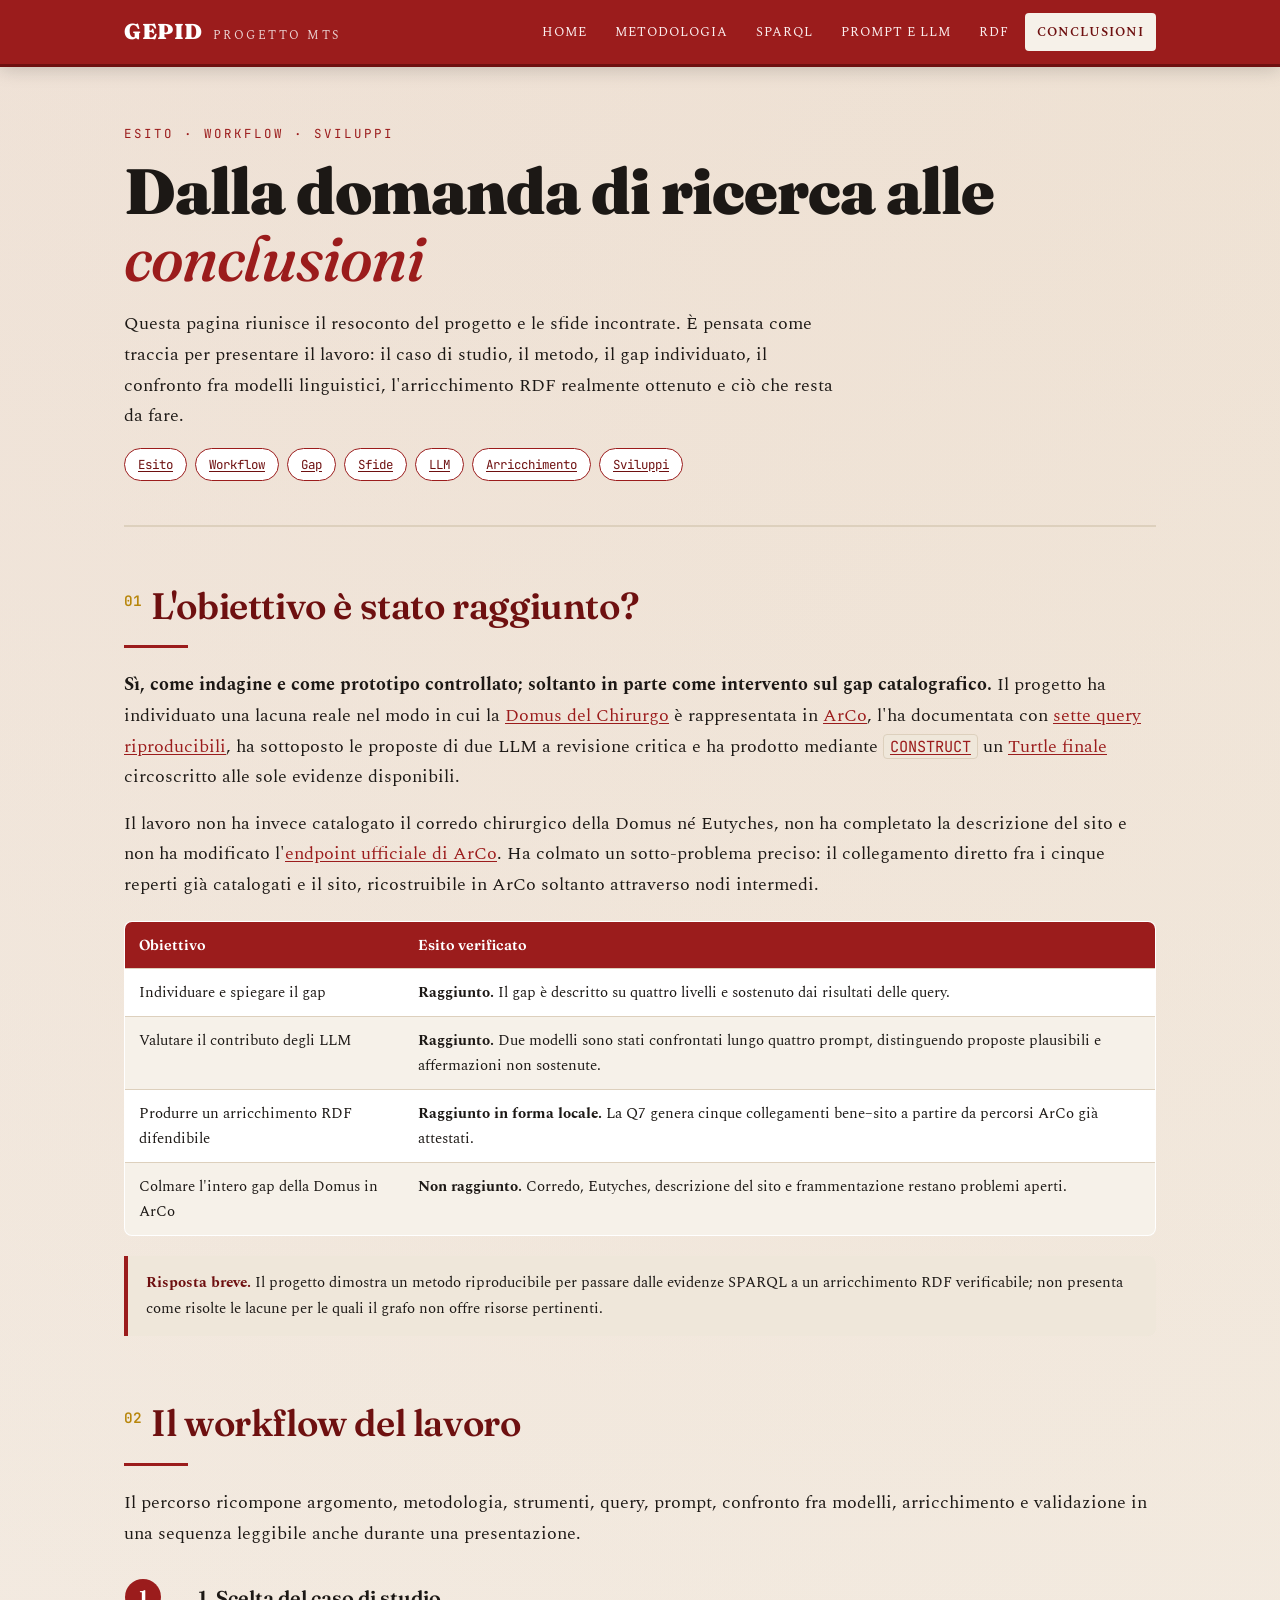
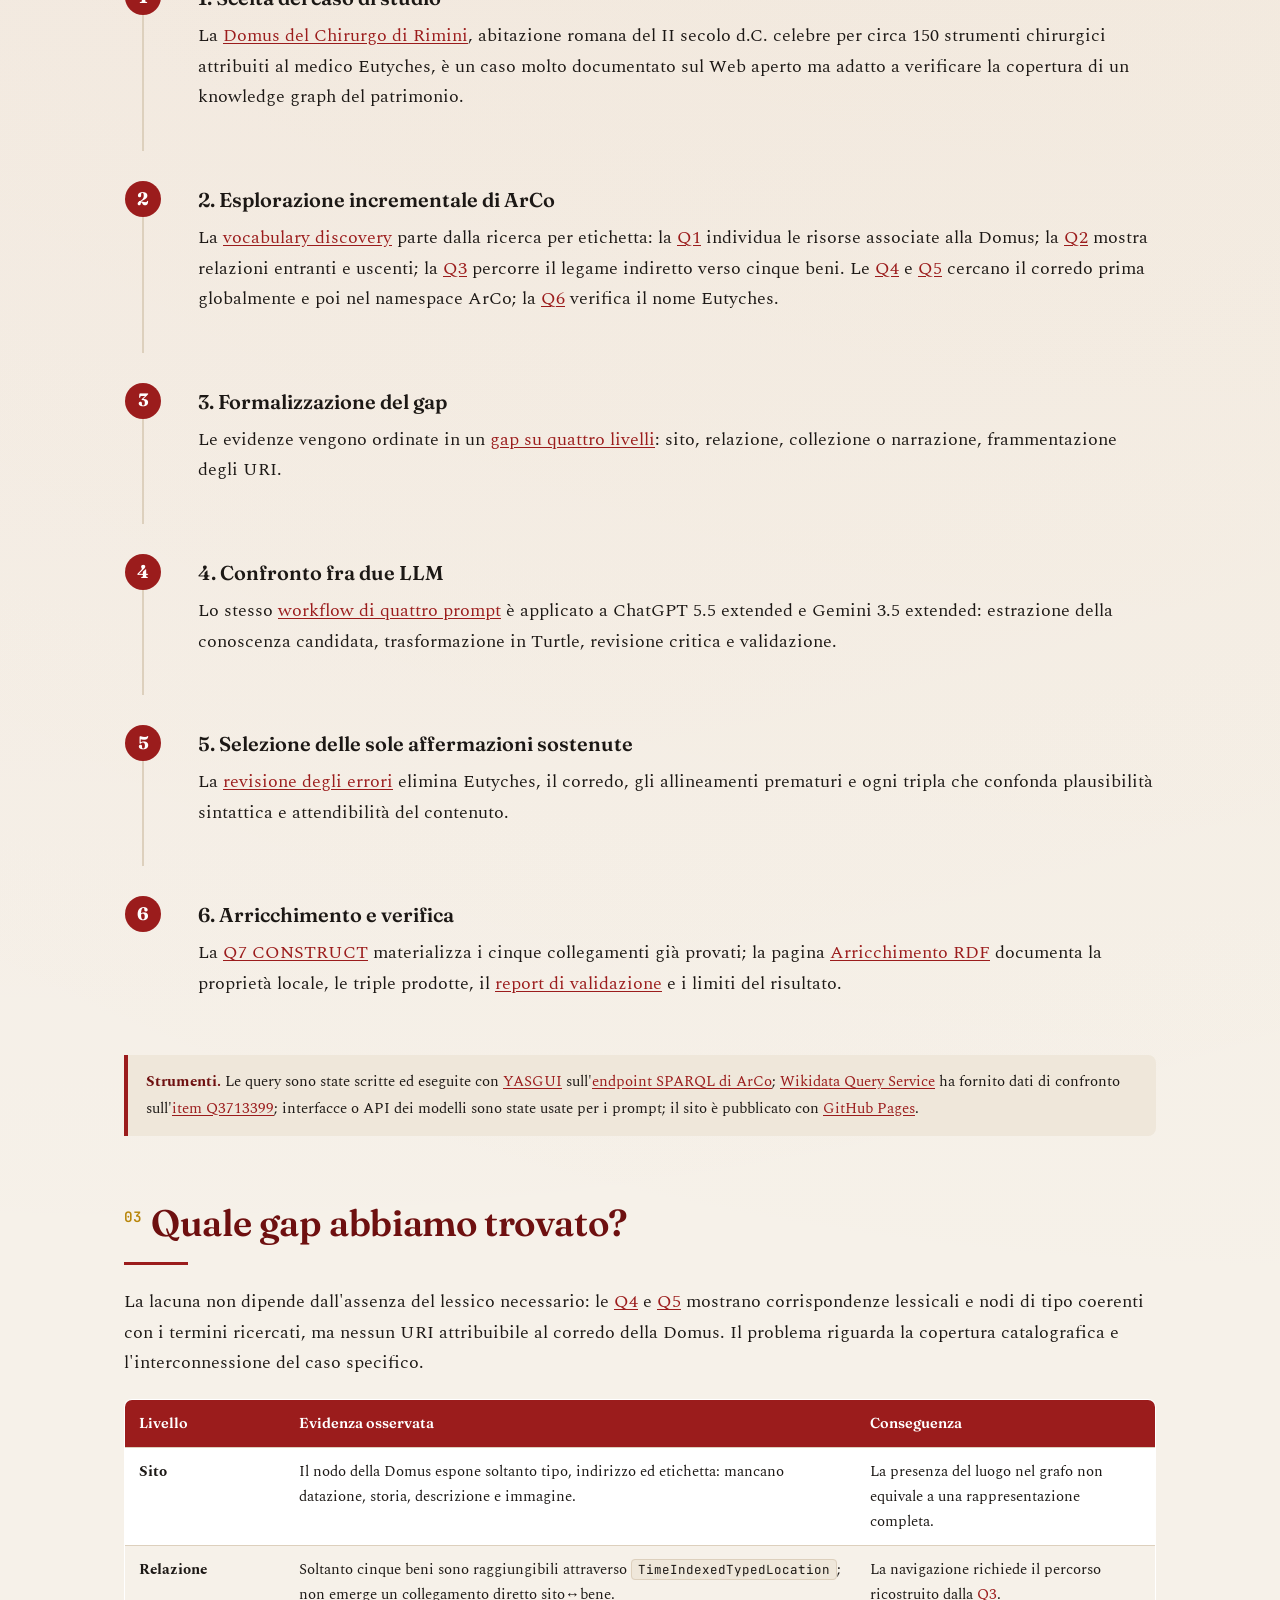
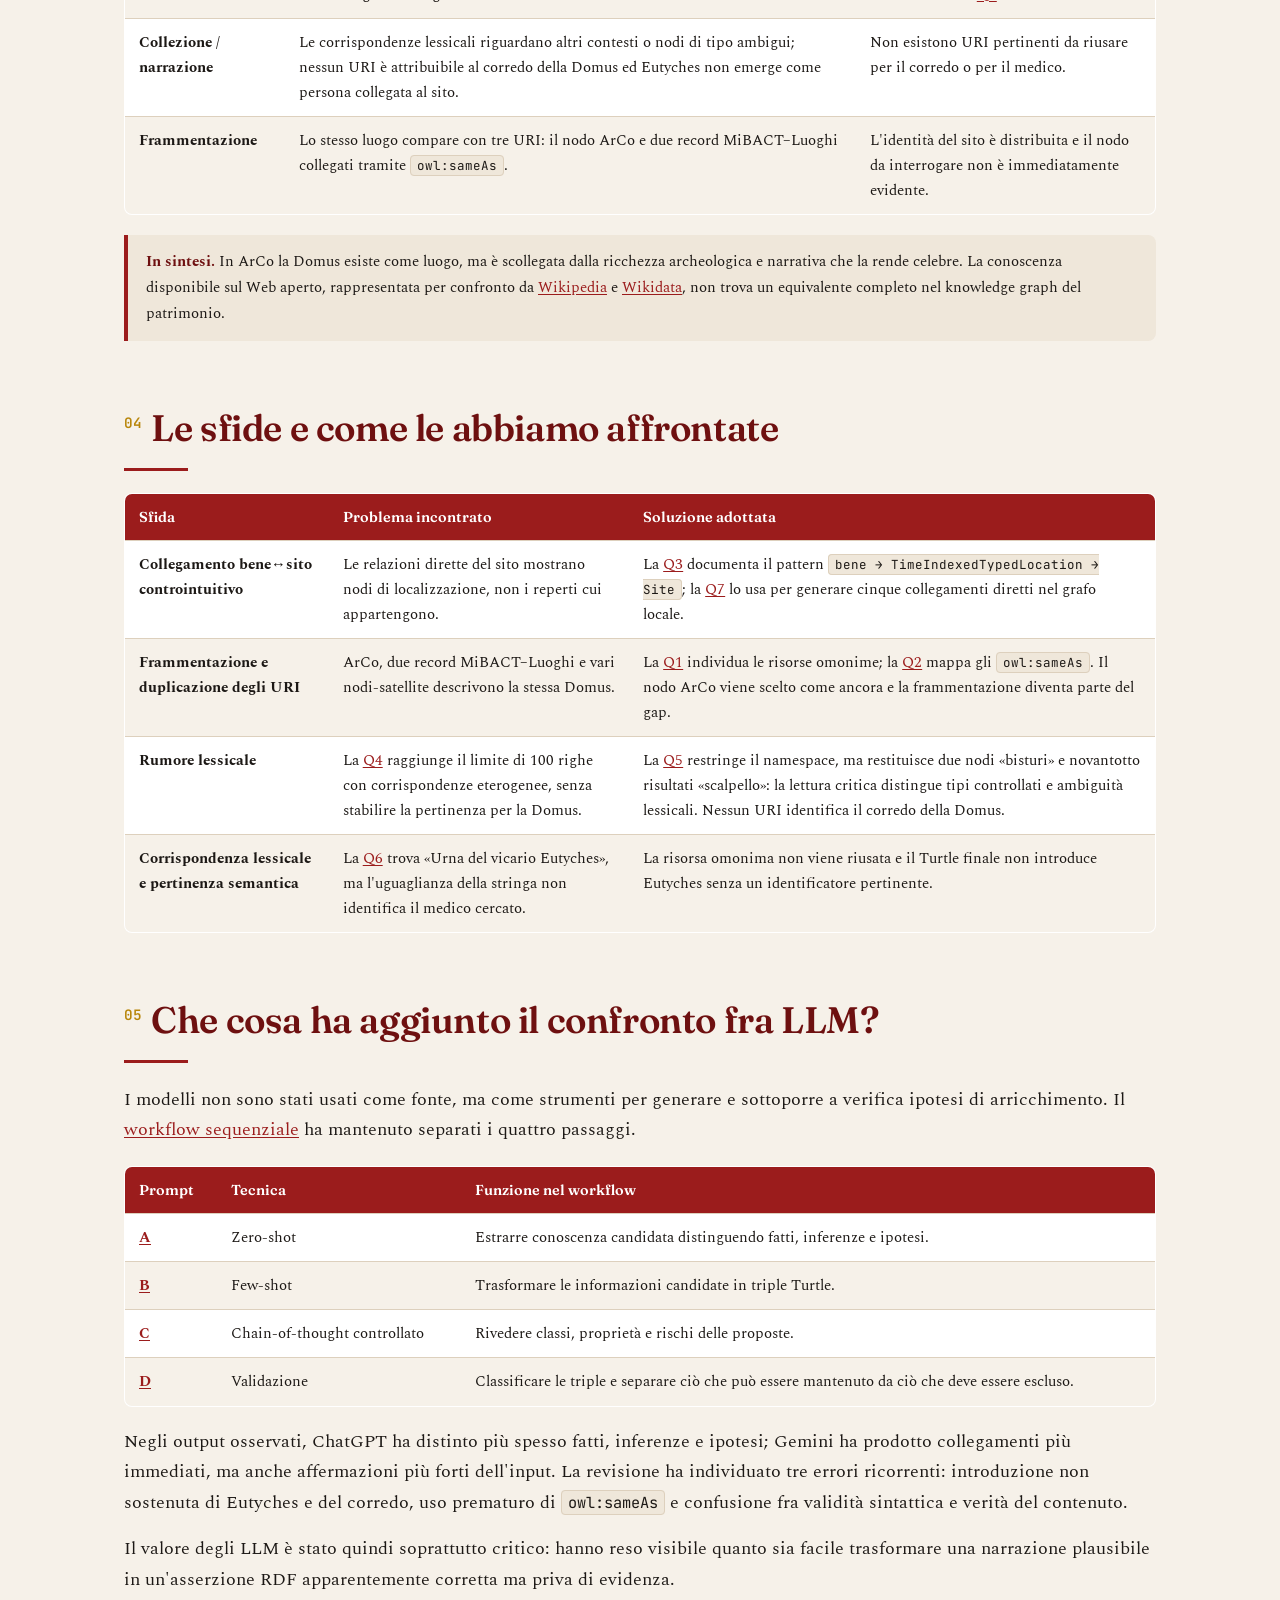
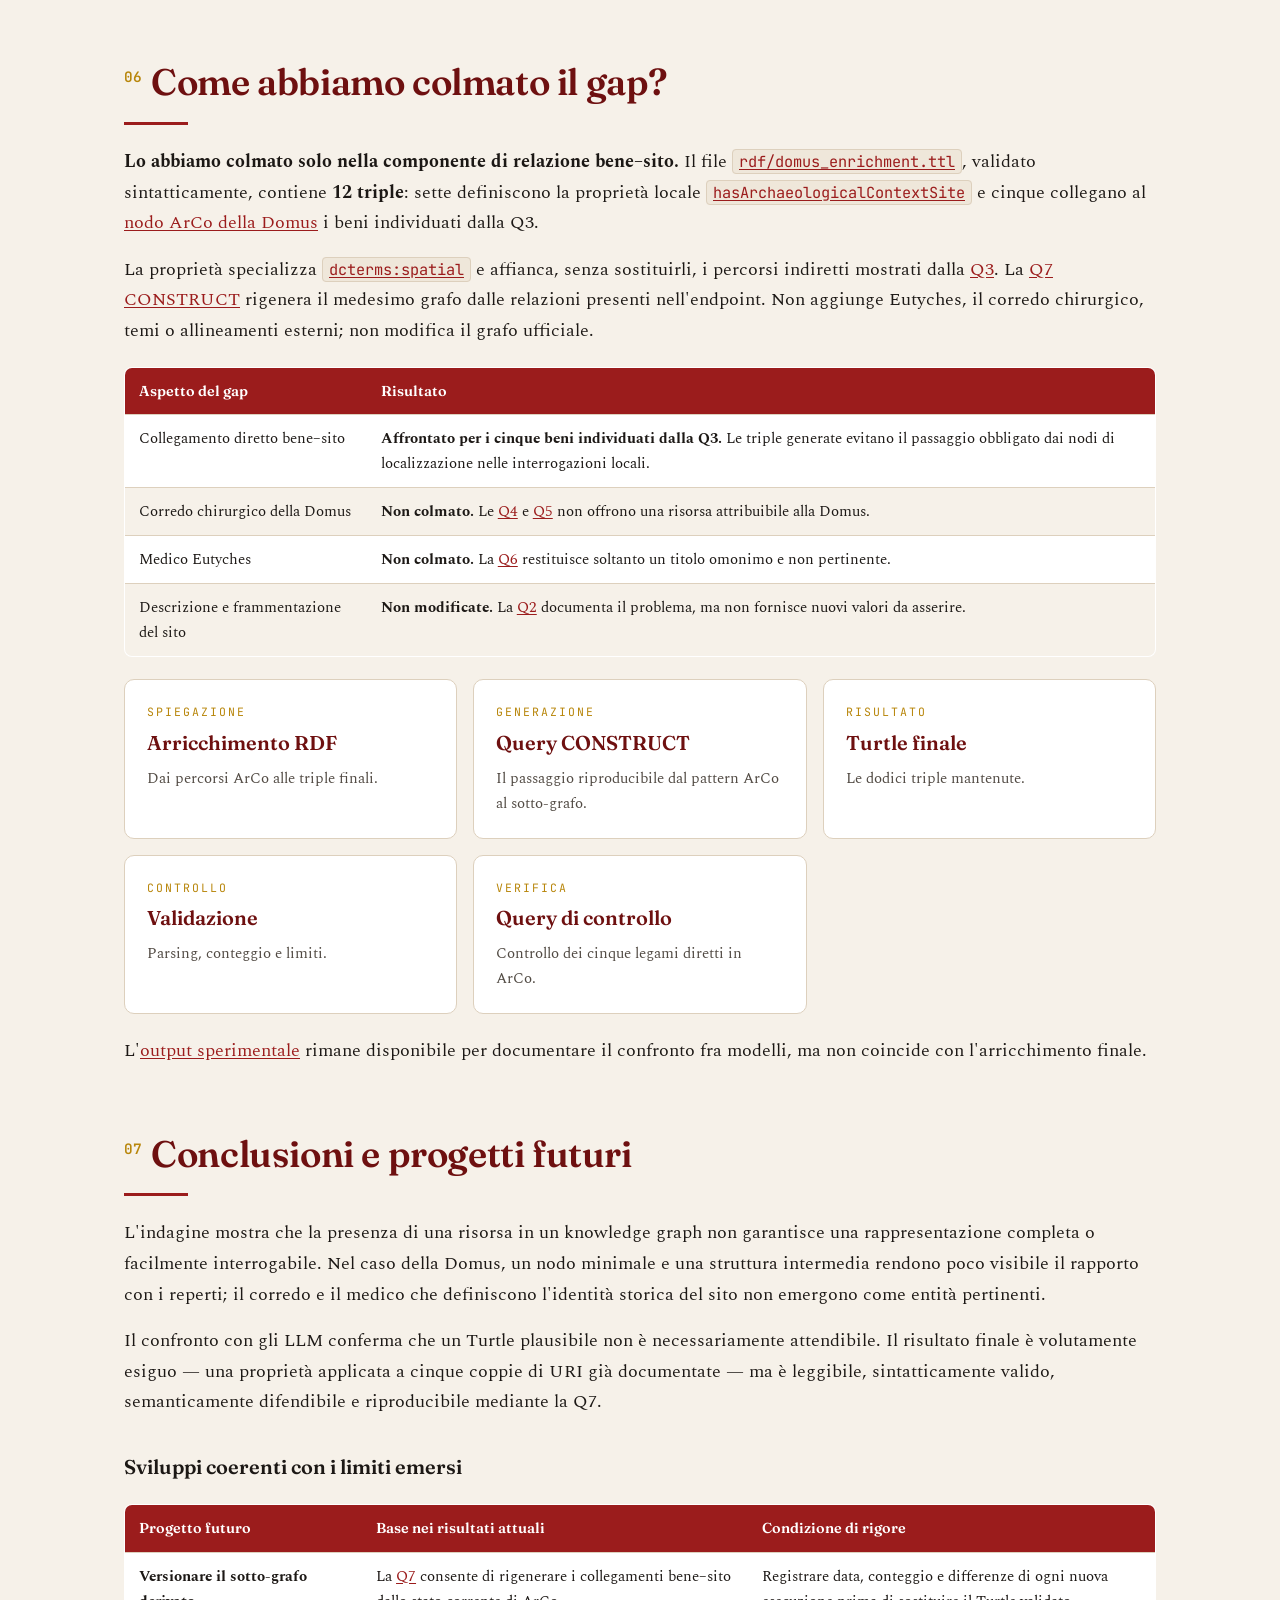
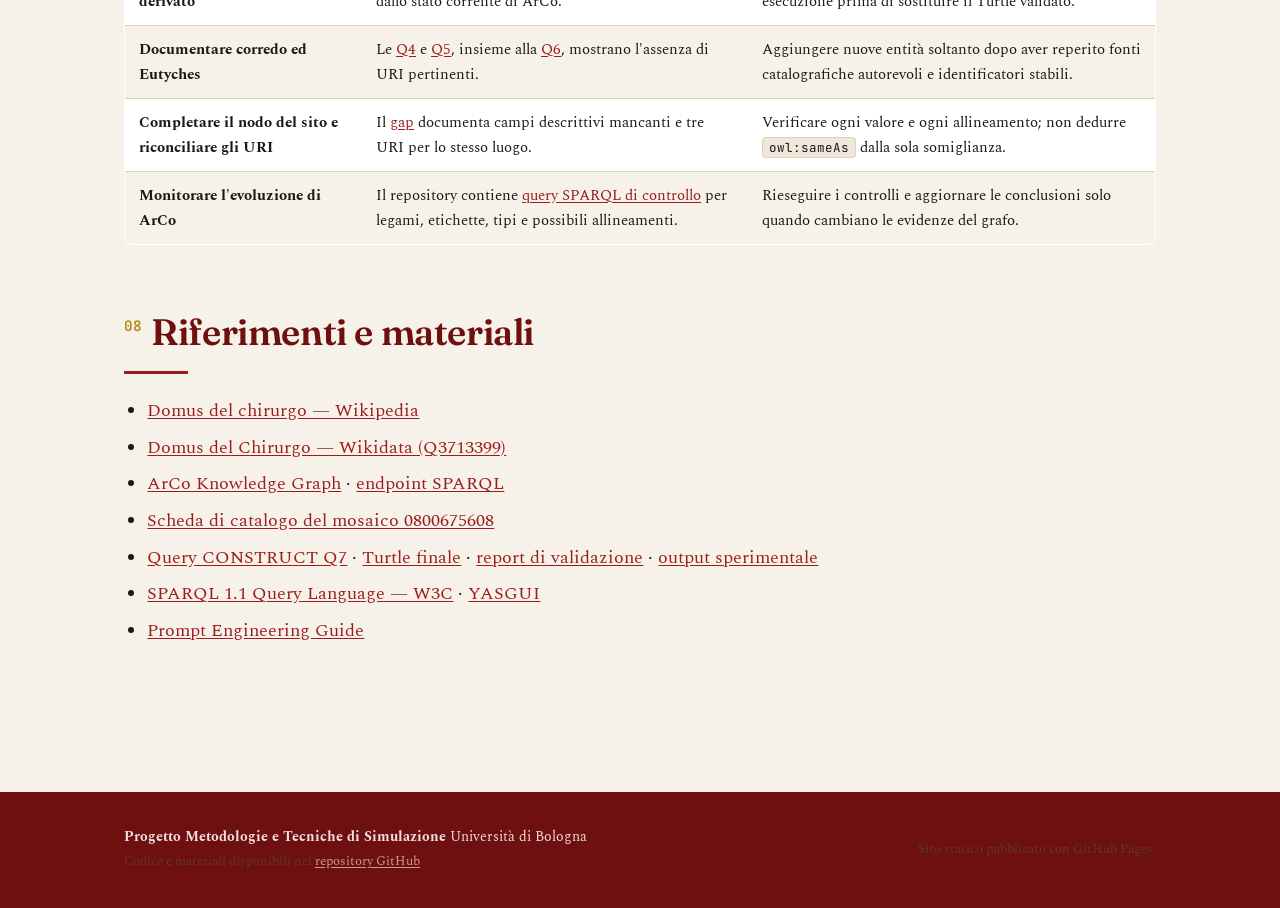
==== commit 0146fbc4: "Add SPARQL CONSTRUCT for Domus site links" ====
--- a/conclusions.html
+++ b/conclusions.html
@@ -43,15 +43,15 @@
     <section id="esito">
       <h2><span class="num">01</span>L'obiettivo è stato raggiunto?</h2>
       <hr class="rule">
-      <p><strong>Sì, come indagine e come prototipo controllato; soltanto in parte come intervento sul gap catalografico.</strong> Il progetto ha individuato una lacuna reale nel modo in cui la <a href="index.html#contesto">Domus del Chirurgo</a> è rappresentata in <a href="https://w3id.org/arco" target="_blank" rel="noopener">ArCo</a>, l'ha documentata con <a href="sparql.html">sei query riproducibili</a>, ha sottoposto le proposte di due LLM a revisione critica e ha prodotto un <a href="rdf/domus_enrichment.ttl">Turtle finale</a> circoscritto alle sole evidenze disponibili.</p>
-      <p>Il lavoro non ha invece catalogato il corredo chirurgico della Domus né Eutyches, non ha completato la descrizione del sito e non ha modificato l'<a href="https://dati.cultura.gov.it/sparql" target="_blank" rel="noopener">endpoint ufficiale di ArCo</a>. Ha colmato un sotto-problema preciso: il collegamento diretto fra un reperto già catalogato e il sito, oggi ricostruibile soltanto attraverso un nodo intermedio.</p>
+      <p><strong>Sì, come indagine e come prototipo controllato; soltanto in parte come intervento sul gap catalografico.</strong> Il progetto ha individuato una lacuna reale nel modo in cui la <a href="index.html#contesto">Domus del Chirurgo</a> è rappresentata in <a href="https://w3id.org/arco" target="_blank" rel="noopener">ArCo</a>, l'ha documentata con <a href="sparql.html">sette query riproducibili</a>, ha sottoposto le proposte di due LLM a revisione critica e ha prodotto mediante <a href="sparql.html#q7"><code>CONSTRUCT</code></a> un <a href="rdf/domus_enrichment.ttl">Turtle finale</a> circoscritto alle sole evidenze disponibili.</p>
+      <p>Il lavoro non ha invece catalogato il corredo chirurgico della Domus né Eutyches, non ha completato la descrizione del sito e non ha modificato l'<a href="https://dati.cultura.gov.it/sparql" target="_blank" rel="noopener">endpoint ufficiale di ArCo</a>. Ha colmato un sotto-problema preciso: il collegamento diretto fra i cinque reperti già catalogati e il sito, ricostruibile in ArCo soltanto attraverso nodi intermedi.</p>
       <div class="table-wrap">
         <table>
           <thead><tr><th>Obiettivo</th><th>Esito verificato</th></tr></thead>
           <tbody>
             <tr><td>Individuare e spiegare il gap</td><td><strong>Raggiunto.</strong> Il gap è descritto su quattro livelli e sostenuto dai risultati delle query.</td></tr>
             <tr><td>Valutare il contributo degli LLM</td><td><strong>Raggiunto.</strong> Due modelli sono stati confrontati lungo quattro prompt, distinguendo proposte plausibili e affermazioni non sostenute.</td></tr>
-            <tr><td>Produrre un arricchimento RDF difendibile</td><td><strong>Raggiunto in forma locale.</strong> Una relazione collega il reperto <code>0800675608</code> alla Domus.</td></tr>
+            <tr><td>Produrre un arricchimento RDF difendibile</td><td><strong>Raggiunto in forma locale.</strong> La Q7 genera cinque collegamenti bene–sito a partire da percorsi ArCo già attestati.</td></tr>
             <tr><td>Colmare l'intero gap della Domus in ArCo</td><td><strong>Non raggiunto.</strong> Corredo, Eutyches, descrizione del sito e frammentazione restano problemi aperti.</td></tr>
           </tbody>
         </table>
@@ -86,7 +86,7 @@
         </li>
         <li>
           <h3>6. Arricchimento e verifica</h3>
-          <p>La pagina <a href="rdf.html">Arricchimento RDF</a> documenta la proprietà locale, la tripla finale, il <a href="rdf/validation-report.md">report di validazione</a> e i limiti del risultato.</p>
+          <p>La <a href="sparql.html#q7">Q7 CONSTRUCT</a> materializza i cinque collegamenti già provati; la pagina <a href="rdf.html">Arricchimento RDF</a> documenta la proprietà locale, le triple prodotte, il <a href="rdf/validation-report.md">report di validazione</a> e i limiti del risultato.</p>
         </li>
       </ol>
       <div class="note"><strong>Strumenti.</strong> Le query sono state scritte ed eseguite con <a href="https://yasgui.org" target="_blank" rel="noopener">YASGUI</a> sull'<a href="https://dati.cultura.gov.it/sparql" target="_blank" rel="noopener">endpoint SPARQL di ArCo</a>; <a href="https://query.wikidata.org" target="_blank" rel="noopener">Wikidata Query Service</a> ha fornito dati di confronto sull'<a href="https://www.wikidata.org/wiki/Q3713399" target="_blank" rel="noopener">item Q3713399</a>; interfacce o API dei modelli sono state usate per i prompt; il sito è pubblicato con <a href="https://pages.github.com" target="_blank" rel="noopener">GitHub Pages</a>.</div>
@@ -120,7 +120,7 @@
             <tr>
               <td><strong>Collegamento bene↔sito controintuitivo</strong></td>
               <td>Le relazioni dirette del sito mostrano nodi di localizzazione, non i reperti cui appartengono.</td>
-              <td>La <a href="sparql.html#q3">Q3</a> percorre <code>hasTimeIndexedTypedLocation</code> e <code>atSite</code>, documentando il pattern <code>bene → TimeIndexedTypedLocation → Site</code>.</td>
+              <td>La <a href="sparql.html#q3">Q3</a> documenta il pattern <code>bene → TimeIndexedTypedLocation → Site</code>; la <a href="sparql.html#q7">Q7</a> lo usa per generare cinque collegamenti diretti nel grafo locale.</td>
             </tr>
             <tr>
               <td><strong>Frammentazione e duplicazione degli URI</strong></td>
@@ -164,13 +164,13 @@
     <section id="arricchimento">
       <h2><span class="num">06</span>Come abbiamo colmato il gap?</h2>
       <hr class="rule">
-      <p><strong>Lo abbiamo colmato solo nella componente di relazione bene–sito.</strong> Il file <a href="rdf/domus_enrichment.ttl"><code>rdf/domus_enrichment.ttl</code></a>, validato sintatticamente, contiene <strong>8 triple</strong>: sette definiscono la proprietà locale <a href="rdf/domus_enrichment.ttl"><code>hasArchaeologicalContextSite</code></a> e una collega il reperto <a href="https://w3id.org/arco/resource/ArchaeologicalProperty/0800675608" target="_blank" rel="noopener"><code>0800675608</code></a> al <a href="https://w3id.org/arco/resource/Site/341671000c872aa799b1e99ae08ca1e8" target="_blank" rel="noopener">nodo ArCo della Domus</a>.</p>
-      <p>La proprietà specializza <a href="https://www.dublincore.org/specifications/dublin-core/dcmi-terms/terms/spatial/" target="_blank" rel="noopener"><code>dcterms:spatial</code></a> e affianca, senza sostituirlo, il percorso indiretto mostrato dalla <a href="sparql.html#q3">Q3</a>. Non aggiunge Eutyches, il corredo chirurgico, temi o allineamenti esterni; non modifica il grafo ufficiale.</p>
+      <p><strong>Lo abbiamo colmato solo nella componente di relazione bene–sito.</strong> Il file <a href="rdf/domus_enrichment.ttl"><code>rdf/domus_enrichment.ttl</code></a>, validato sintatticamente, contiene <strong>12 triple</strong>: sette definiscono la proprietà locale <a href="rdf/domus_enrichment.ttl"><code>hasArchaeologicalContextSite</code></a> e cinque collegano al <a href="https://w3id.org/arco/resource/Site/341671000c872aa799b1e99ae08ca1e8" target="_blank" rel="noopener">nodo ArCo della Domus</a> i beni individuati dalla Q3.</p>
+      <p>La proprietà specializza <a href="https://www.dublincore.org/specifications/dublin-core/dcmi-terms/terms/spatial/" target="_blank" rel="noopener"><code>dcterms:spatial</code></a> e affianca, senza sostituirli, i percorsi indiretti mostrati dalla <a href="sparql.html#q3">Q3</a>. La <a href="sparql.html#q7">Q7 CONSTRUCT</a> rigenera il medesimo grafo dalle relazioni presenti nell'endpoint. Non aggiunge Eutyches, il corredo chirurgico, temi o allineamenti esterni; non modifica il grafo ufficiale.</p>
       <div class="table-wrap">
         <table>
           <thead><tr><th>Aspetto del gap</th><th>Risultato</th></tr></thead>
           <tbody>
-            <tr><td>Collegamento diretto bene–sito</td><td><strong>Affrontato per <code>0800675608</code>.</strong> La nuova tripla evita il passaggio obbligato dal nodo di localizzazione.</td></tr>
+            <tr><td>Collegamento diretto bene–sito</td><td><strong>Affrontato per i cinque beni individuati dalla Q3.</strong> Le triple generate evitano il passaggio obbligato dai nodi di localizzazione nelle interrogazioni locali.</td></tr>
             <tr><td>Corredo chirurgico della Domus</td><td><strong>Non colmato.</strong> Le <a href="sparql.html#q4">Q4</a> e <a href="sparql.html#q5">Q5</a> non offrono una risorsa attribuibile alla Domus.</td></tr>
             <tr><td>Medico Eutyches</td><td><strong>Non colmato.</strong> La <a href="sparql.html#q6">Q6</a> restituisce soltanto un titolo omonimo e non pertinente.</td></tr>
             <tr><td>Descrizione e frammentazione del sito</td><td><strong>Non modificate.</strong> La <a href="sparql.html#q2">Q2</a> documenta il problema, ma non fornisce nuovi valori da asserire.</td></tr>
@@ -178,10 +178,11 @@
         </table>
       </div>
       <div class="artifact-links">
-        <a class="card" href="rdf.html"><span class="k">Spiegazione</span><span class="t">Arricchimento RDF</span><span class="d">Dal percorso ArCo alla tripla finale.</span></a>
-        <a class="card" href="rdf/domus_enrichment.ttl"><span class="k">Risultato</span><span class="t">Turtle finale</span><span class="d">Le otto triple mantenute.</span></a>
+        <a class="card" href="rdf.html"><span class="k">Spiegazione</span><span class="t">Arricchimento RDF</span><span class="d">Dai percorsi ArCo alle triple finali.</span></a>
+        <a class="card" href="queries/query-eu-07-construct-collegamenti-diretti.rq"><span class="k">Generazione</span><span class="t">Query CONSTRUCT</span><span class="d">Il passaggio riproducibile dal pattern ArCo al sotto-grafo.</span></a>
+        <a class="card" href="rdf/domus_enrichment.ttl"><span class="k">Risultato</span><span class="t">Turtle finale</span><span class="d">Le dodici triple mantenute.</span></a>
         <a class="card" href="rdf/validation-report.md"><span class="k">Controllo</span><span class="t">Validazione</span><span class="d">Parsing, conteggio e limiti.</span></a>
-        <a class="card" href="sparql-checks/check-direct-artifact-site-link.rq"><span class="k">Verifica</span><span class="t">Query di controllo</span><span class="d">Controllo del legame diretto in ArCo.</span></a>
+        <a class="card" href="sparql-checks/check-direct-artifact-site-link.rq"><span class="k">Verifica</span><span class="t">Query di controllo</span><span class="d">Controllo dei cinque legami diretti in ArCo.</span></a>
       </div>
       <p>L'<a href="rdf/domus_enrichment_experimental.ttl">output sperimentale</a> rimane disponibile per documentare il confronto fra modelli, ma non coincide con l'arricchimento finale.</p>
     </section>
@@ -190,16 +191,16 @@
       <h2><span class="num">07</span>Conclusioni e progetti futuri</h2>
       <hr class="rule">
       <p>L'indagine mostra che la presenza di una risorsa in un knowledge graph non garantisce una rappresentazione completa o facilmente interrogabile. Nel caso della Domus, un nodo minimale e una struttura intermedia rendono poco visibile il rapporto con i reperti; il corredo e il medico che definiscono l'identità storica del sito non emergono come entità pertinenti.</p>
-      <p>Il confronto con gli LLM conferma che un Turtle plausibile non è necessariamente attendibile. Il risultato finale è volutamente esiguo — una relazione fra due URI già documentati — ma è leggibile, sintatticamente valido, semanticamente difendibile e riproducibile a partire dalle query.</p>
+      <p>Il confronto con gli LLM conferma che un Turtle plausibile non è necessariamente attendibile. Il risultato finale è volutamente esiguo — una proprietà applicata a cinque coppie di URI già documentate — ma è leggibile, sintatticamente valido, semanticamente difendibile e riproducibile mediante la Q7.</p>
       <h3>Sviluppi coerenti con i limiti emersi</h3>
       <div class="table-wrap">
         <table>
           <thead><tr><th>Progetto futuro</th><th>Base nei risultati attuali</th><th>Condizione di rigore</th></tr></thead>
           <tbody>
-            <tr><td><strong>Estendere il legame bene–sito</strong></td><td>La <a href="sparql.html#q3">Q3</a> individua altri quattro beni oltre a <code>0800675608</code>.</td><td>Applicare a ogni risorsa un controllo equivalente prima di estendere la proprietà locale.</td></tr>
+            <tr><td><strong>Versionare il sotto-grafo derivato</strong></td><td>La <a href="sparql.html#q7">Q7</a> consente di rigenerare i collegamenti bene–sito dallo stato corrente di ArCo.</td><td>Registrare data, conteggio e differenze di ogni nuova esecuzione prima di sostituire il Turtle validato.</td></tr>
             <tr><td><strong>Documentare corredo ed Eutyches</strong></td><td>Le <a href="sparql.html#q4">Q4</a> e <a href="sparql.html#q5">Q5</a>, insieme alla <a href="sparql.html#q6">Q6</a>, mostrano l'assenza di URI pertinenti.</td><td>Aggiungere nuove entità soltanto dopo aver reperito fonti catalografiche autorevoli e identificatori stabili.</td></tr>
             <tr><td><strong>Completare il nodo del sito e riconciliare gli URI</strong></td><td>Il <a href="methodology.html#gap">gap</a> documenta campi descrittivi mancanti e tre URI per lo stesso luogo.</td><td>Verificare ogni valore e ogni allineamento; non dedurre <code>owl:sameAs</code> dalla sola somiglianza.</td></tr>
-            <tr><td><strong>Monitorare l'evoluzione di ArCo</strong></td><td>Il repository contiene <a href="https://github.com/paracool/mts-unibo/tree/max-version/sparql-checks" target="_blank" rel="noopener">query SPARQL di controllo</a> per legami, etichette, tipi e possibili allineamenti.</td><td>Rieseguire i controlli e aggiornare le conclusioni solo quando cambiano le evidenze del grafo.</td></tr>
+            <tr><td><strong>Monitorare l'evoluzione di ArCo</strong></td><td>Il repository contiene <a href="https://github.com/massimilianoricchiuti/Metodologie-e-Tecniche-di-Simulazione/tree/main/sparql-checks" target="_blank" rel="noopener">query SPARQL di controllo</a> per legami, etichette, tipi e possibili allineamenti.</td><td>Rieseguire i controlli e aggiornare le conclusioni solo quando cambiano le evidenze del grafo.</td></tr>
           </tbody>
         </table>
       </div>
@@ -213,7 +214,7 @@
         <li><a href="https://www.wikidata.org/wiki/Q3713399" target="_blank" rel="noopener">Domus del Chirurgo — Wikidata (Q3713399)</a></li>
         <li><a href="https://w3id.org/arco" target="_blank" rel="noopener">ArCo Knowledge Graph</a> · <a href="https://dati.cultura.gov.it/sparql" target="_blank" rel="noopener">endpoint SPARQL</a></li>
         <li><a href="https://catalogo.beniculturali.it/detail/ArchaeologicalProperty/0800675608" target="_blank" rel="noopener">Scheda di catalogo del mosaico 0800675608</a></li>
-        <li><a href="rdf/domus_enrichment.ttl">Turtle finale</a> · <a href="rdf/validation-report.md">report di validazione</a> · <a href="rdf/domus_enrichment_experimental.ttl">output sperimentale</a></li>
+        <li><a href="queries/query-eu-07-construct-collegamenti-diretti.rq">Query CONSTRUCT Q7</a> · <a href="rdf/domus_enrichment.ttl">Turtle finale</a> · <a href="rdf/validation-report.md">report di validazione</a> · <a href="rdf/domus_enrichment_experimental.ttl">output sperimentale</a></li>
         <li><a href="https://www.w3.org/TR/sparql11-query/" target="_blank" rel="noopener">SPARQL 1.1 Query Language — W3C</a> · <a href="https://yasgui.org" target="_blank" rel="noopener">YASGUI</a></li>
         <li><a href="https://www.promptingguide.ai" target="_blank" rel="noopener">Prompt Engineering Guide</a></li>
       </ul>
@@ -223,7 +224,7 @@
   <footer>
     <div class="footer-inner">
       <div><strong>Progetto Metodologie e Tecniche di Simulazione</strong> Università di Bologna<br>
-      <span class="small">Codice e materiali disponibili nel <a href="https://github.com/paracool/mts-unibo">repository GitHub</a>.</span></div>
+      <span class="small">Codice e materiali disponibili nel <a href="https://github.com/massimilianoricchiuti/Metodologie-e-Tecniche-di-Simulazione">repository GitHub</a>.</span></div>
       <div class="small">Sito statico pubblicato con GitHub Pages.</div>
     </div>
   </footer>
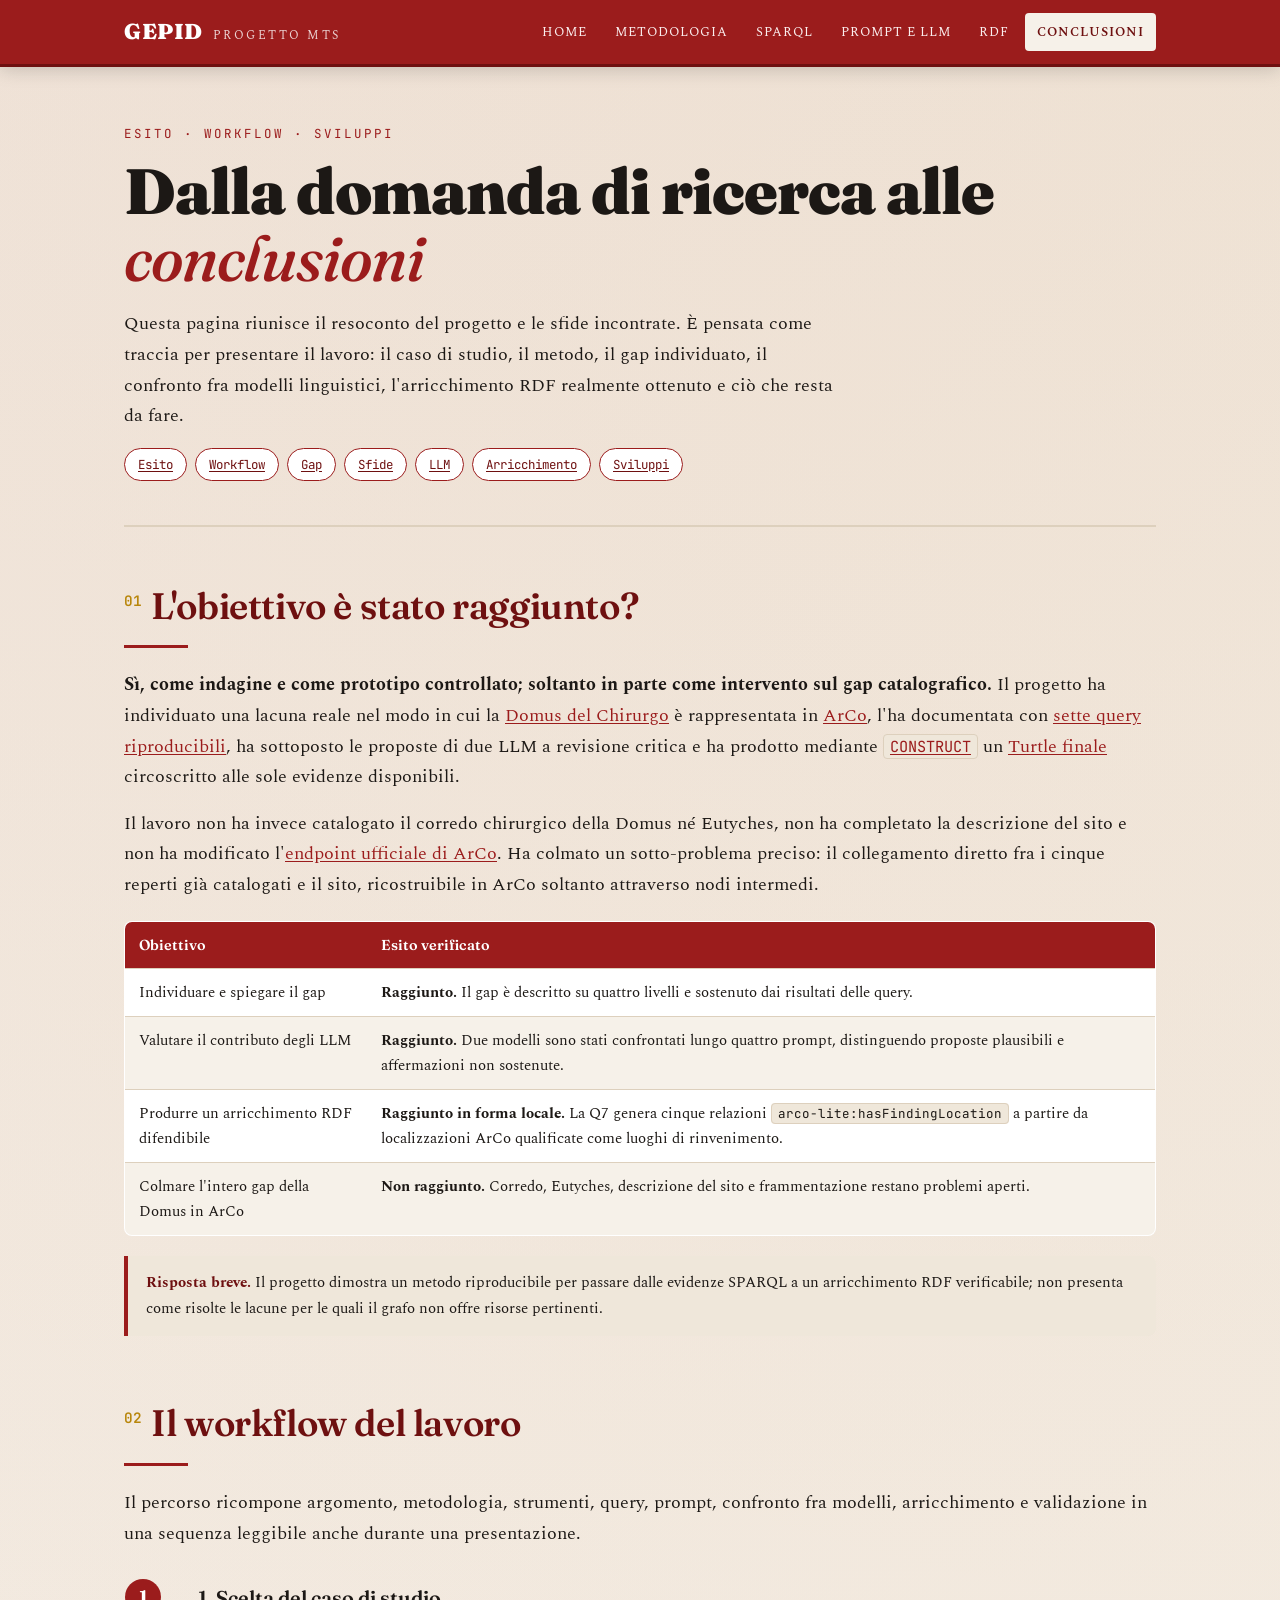
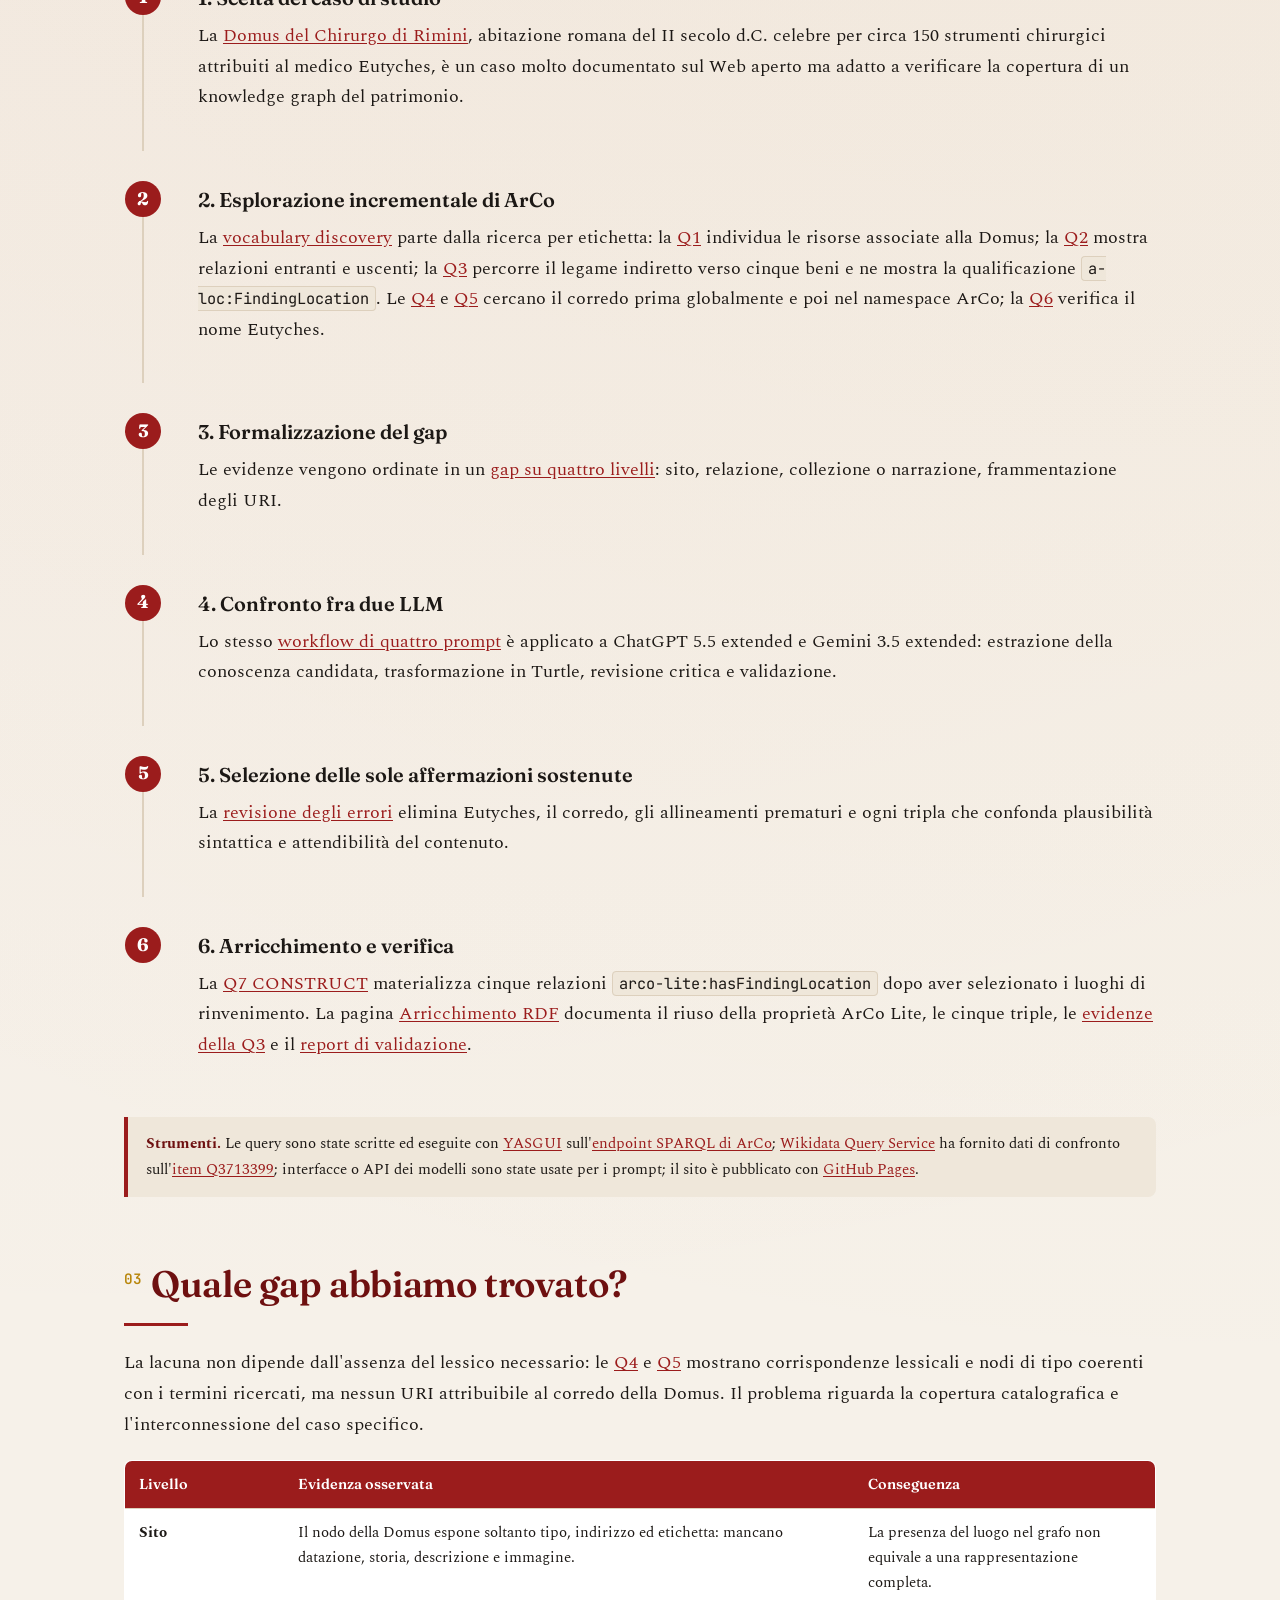
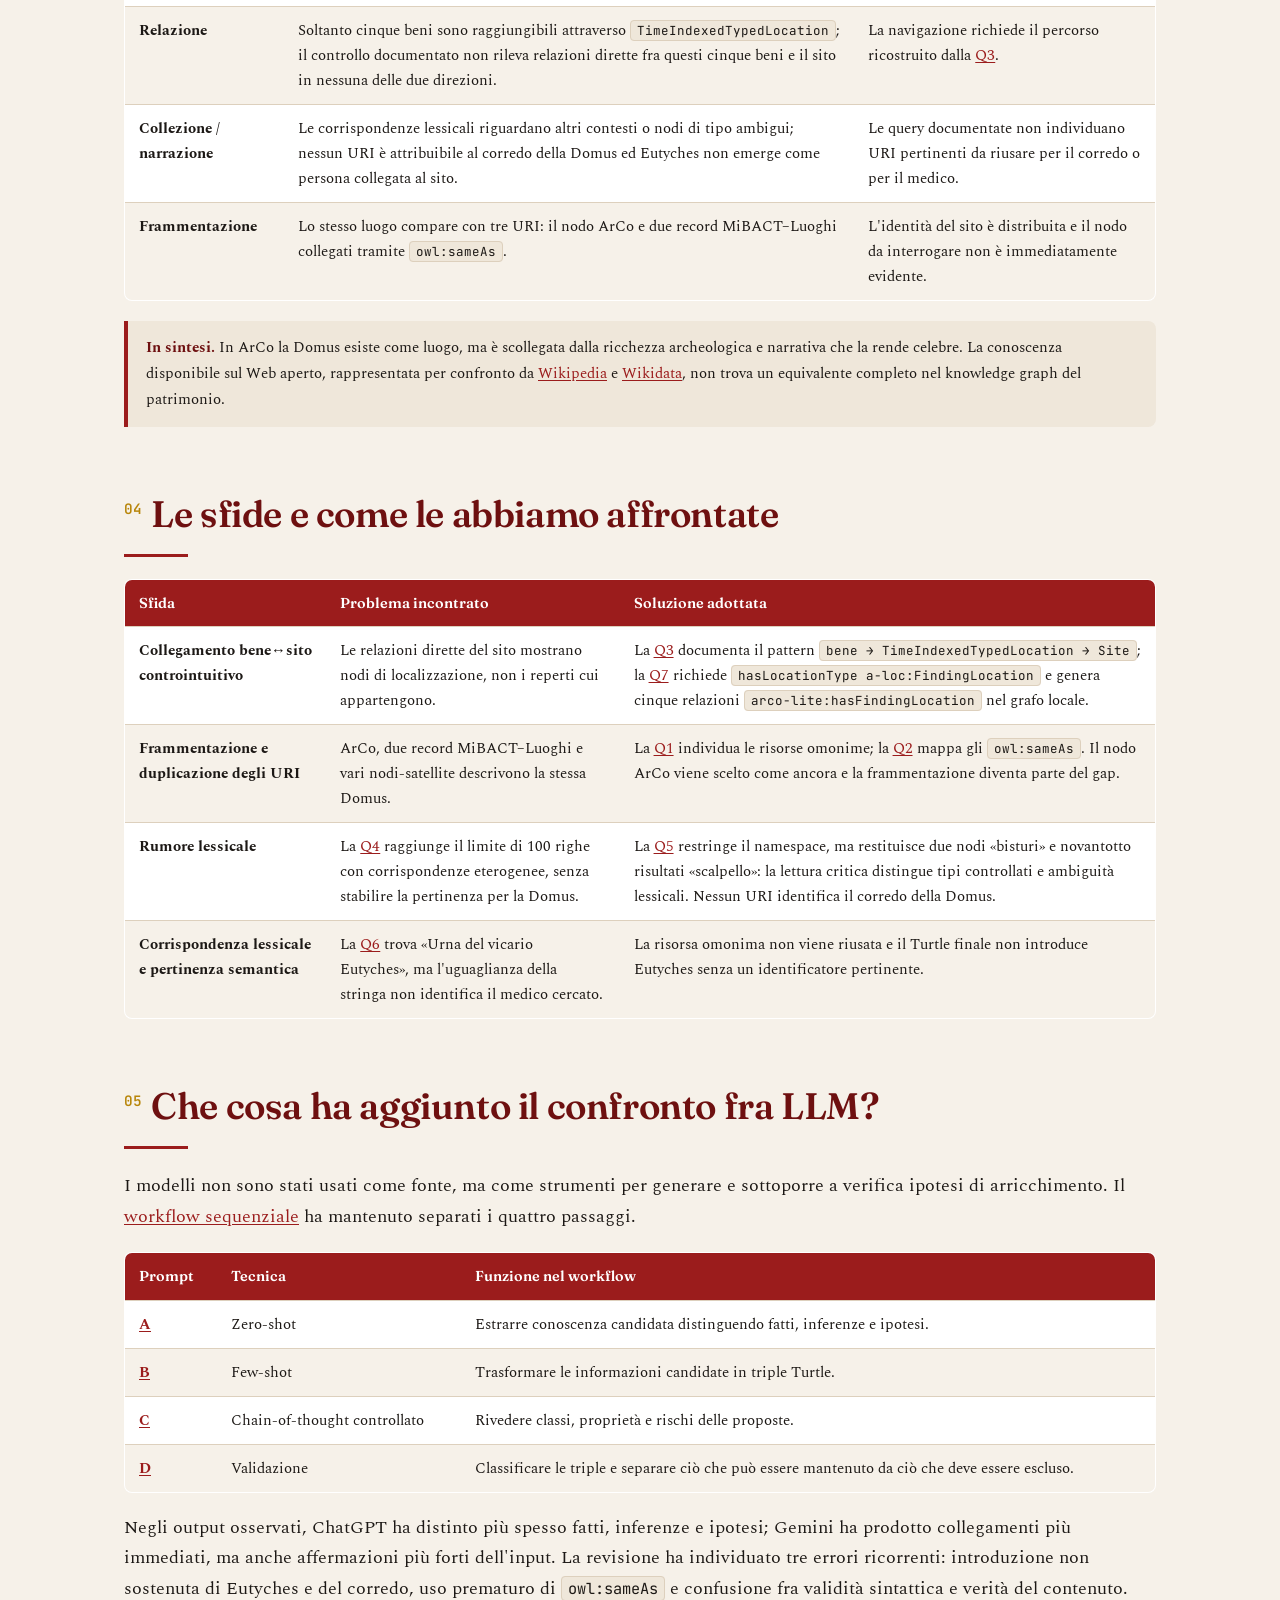
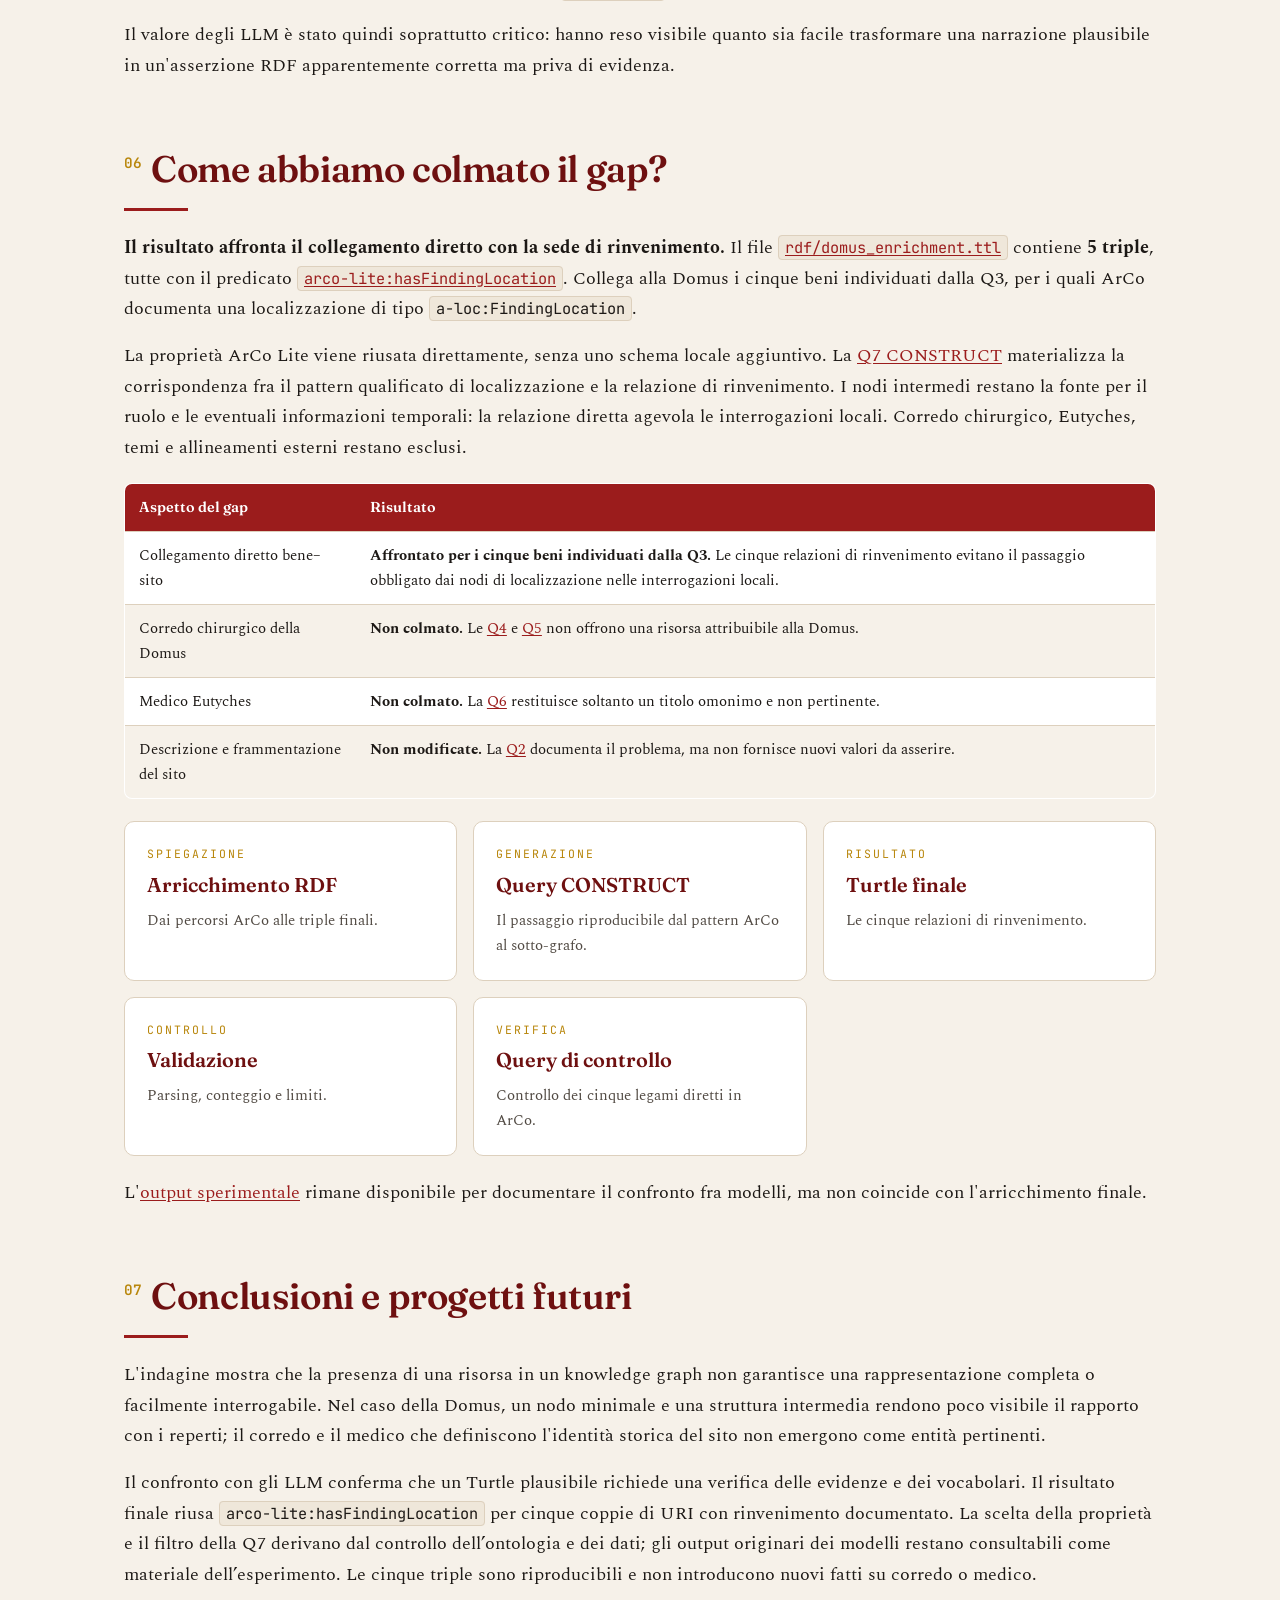
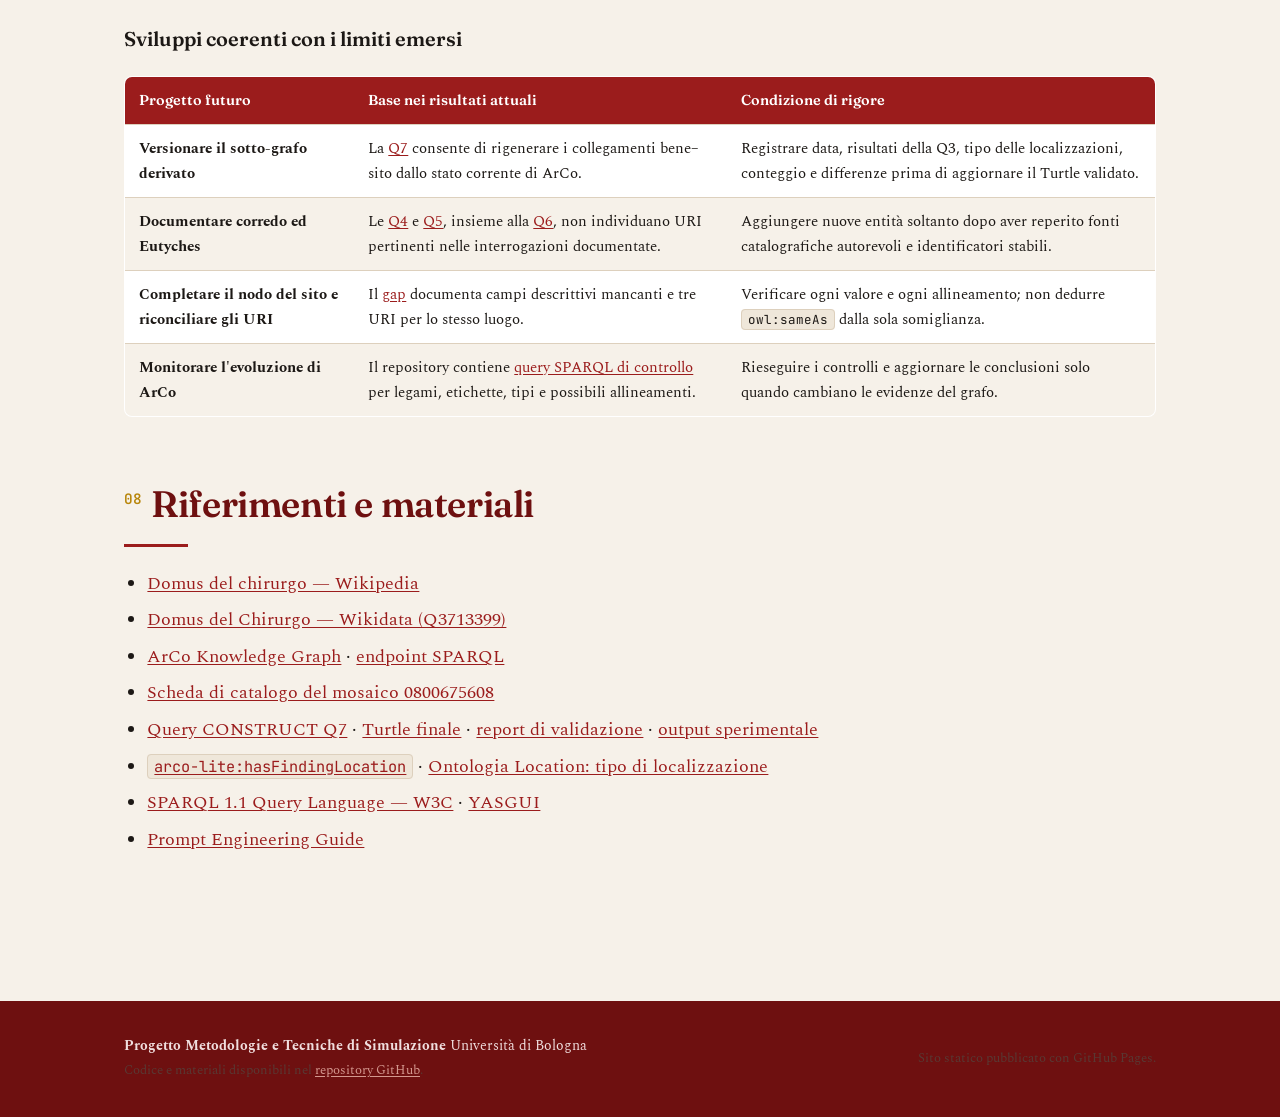
==== commit 4848403a: "Riusa hasFindingLocation e allinea query, RDF e documentazione La Q3 espone il tipo delle localizzaz" ====
--- a/conclusions.html
+++ b/conclusions.html
@@ -51,7 +51,7 @@
           <tbody>
             <tr><td>Individuare e spiegare il gap</td><td><strong>Raggiunto.</strong> Il gap è descritto su quattro livelli e sostenuto dai risultati delle query.</td></tr>
             <tr><td>Valutare il contributo degli LLM</td><td><strong>Raggiunto.</strong> Due modelli sono stati confrontati lungo quattro prompt, distinguendo proposte plausibili e affermazioni non sostenute.</td></tr>
-            <tr><td>Produrre un arricchimento RDF difendibile</td><td><strong>Raggiunto in forma locale.</strong> La Q7 genera cinque collegamenti bene–sito a partire da percorsi ArCo già attestati.</td></tr>
+            <tr><td>Produrre un arricchimento RDF difendibile</td><td><strong>Raggiunto in forma locale.</strong> La Q7 genera cinque relazioni <code>arco-lite:hasFindingLocation</code> a partire da localizzazioni ArCo qualificate come luoghi di rinvenimento.</td></tr>
             <tr><td>Colmare l'intero gap della Domus in ArCo</td><td><strong>Non raggiunto.</strong> Corredo, Eutyches, descrizione del sito e frammentazione restano problemi aperti.</td></tr>
           </tbody>
         </table>
@@ -70,7 +70,7 @@
         </li>
         <li>
           <h3>2. Esplorazione incrementale di ArCo</h3>
-          <p>La <a href="methodology.html#gap-discovery">vocabulary discovery</a> parte dalla ricerca per etichetta: la <a href="sparql.html#q1">Q1</a> individua le risorse associate alla Domus; la <a href="sparql.html#q2">Q2</a> mostra relazioni entranti e uscenti; la <a href="sparql.html#q3">Q3</a> percorre il legame indiretto verso cinque beni. Le <a href="sparql.html#q4">Q4</a> e <a href="sparql.html#q5">Q5</a> cercano il corredo prima globalmente e poi nel namespace ArCo; la <a href="sparql.html#q6">Q6</a> verifica il nome Eutyches.</p>
+          <p>La <a href="methodology.html#gap-discovery">vocabulary discovery</a> parte dalla ricerca per etichetta: la <a href="sparql.html#q1">Q1</a> individua le risorse associate alla Domus; la <a href="sparql.html#q2">Q2</a> mostra relazioni entranti e uscenti; la <a href="sparql.html#q3">Q3</a> percorre il legame indiretto verso cinque beni e ne mostra la qualificazione <code>a-loc:FindingLocation</code>. Le <a href="sparql.html#q4">Q4</a> e <a href="sparql.html#q5">Q5</a> cercano il corredo prima globalmente e poi nel namespace ArCo; la <a href="sparql.html#q6">Q6</a> verifica il nome Eutyches.</p>
         </li>
         <li>
           <h3>3. Formalizzazione del gap</h3>
@@ -86,7 +86,7 @@
         </li>
         <li>
           <h3>6. Arricchimento e verifica</h3>
-          <p>La <a href="sparql.html#q7">Q7 CONSTRUCT</a> materializza i cinque collegamenti già provati; la pagina <a href="rdf.html">Arricchimento RDF</a> documenta la proprietà locale, le triple prodotte, il <a href="rdf/validation-report.md">report di validazione</a> e i limiti del risultato.</p>
+          <p>La <a href="sparql.html#q7">Q7 CONSTRUCT</a> materializza cinque relazioni <code>arco-lite:hasFindingLocation</code> dopo aver selezionato i luoghi di rinvenimento. La pagina <a href="rdf.html">Arricchimento RDF</a> documenta il riuso della proprietà ArCo Lite, le cinque triple, le <a href="rdf/evidence/q3-finding-locations-2026-09-10.json">evidenze della Q3</a> e il <a href="rdf/validation-report.md">report di validazione</a>.</p>
         </li>
       </ol>
       <div class="note"><strong>Strumenti.</strong> Le query sono state scritte ed eseguite con <a href="https://yasgui.org" target="_blank" rel="noopener">YASGUI</a> sull'<a href="https://dati.cultura.gov.it/sparql" target="_blank" rel="noopener">endpoint SPARQL di ArCo</a>; <a href="https://query.wikidata.org" target="_blank" rel="noopener">Wikidata Query Service</a> ha fornito dati di confronto sull'<a href="https://www.wikidata.org/wiki/Q3713399" target="_blank" rel="noopener">item Q3713399</a>; interfacce o API dei modelli sono state usate per i prompt; il sito è pubblicato con <a href="https://pages.github.com" target="_blank" rel="noopener">GitHub Pages</a>.</div>
@@ -101,8 +101,8 @@
           <thead><tr><th>Livello</th><th>Evidenza osservata</th><th>Conseguenza</th></tr></thead>
           <tbody>
             <tr><td><strong>Sito</strong></td><td>Il nodo della Domus espone soltanto tipo, indirizzo ed etichetta: mancano datazione, storia, descrizione e immagine.</td><td>La presenza del luogo nel grafo non equivale a una rappresentazione completa.</td></tr>
-            <tr><td><strong>Relazione</strong></td><td>Soltanto cinque beni sono raggiungibili attraverso <code>TimeIndexedTypedLocation</code>; non emerge un collegamento diretto sito↔bene.</td><td>La navigazione richiede il percorso ricostruito dalla <a href="sparql.html#q3">Q3</a>.</td></tr>
-            <tr><td><strong>Collezione / narrazione</strong></td><td>Le corrispondenze lessicali riguardano altri contesti o nodi di tipo ambigui; nessun URI è attribuibile al corredo della Domus ed Eutyches non emerge come persona collegata al sito.</td><td>Non esistono URI pertinenti da riusare per il corredo o per il medico.</td></tr>
+            <tr><td><strong>Relazione</strong></td><td>Soltanto cinque beni sono raggiungibili attraverso <code>TimeIndexedTypedLocation</code>; il controllo documentato non rileva relazioni dirette fra questi cinque beni e il sito in nessuna delle due direzioni.</td><td>La navigazione richiede il percorso ricostruito dalla <a href="sparql.html#q3">Q3</a>.</td></tr>
+            <tr><td><strong>Collezione / narrazione</strong></td><td>Le corrispondenze lessicali riguardano altri contesti o nodi di tipo ambigui; nessun URI è attribuibile al corredo della Domus ed Eutyches non emerge come persona collegata al sito.</td><td>Le query documentate non individuano URI pertinenti da riusare per il corredo o per il medico.</td></tr>
             <tr><td><strong>Frammentazione</strong></td><td>Lo stesso luogo compare con tre URI: il nodo ArCo e due record MiBACT–Luoghi collegati tramite <code>owl:sameAs</code>.</td><td>L'identità del sito è distribuita e il nodo da interrogare non è immediatamente evidente.</td></tr>
           </tbody>
         </table>
@@ -120,7 +120,7 @@
             <tr>
               <td><strong>Collegamento bene↔sito controintuitivo</strong></td>
               <td>Le relazioni dirette del sito mostrano nodi di localizzazione, non i reperti cui appartengono.</td>
-              <td>La <a href="sparql.html#q3">Q3</a> documenta il pattern <code>bene → TimeIndexedTypedLocation → Site</code>; la <a href="sparql.html#q7">Q7</a> lo usa per generare cinque collegamenti diretti nel grafo locale.</td>
+              <td>La <a href="sparql.html#q3">Q3</a> documenta il pattern <code>bene → TimeIndexedTypedLocation → Site</code>; la <a href="sparql.html#q7">Q7</a> richiede <code>hasLocationType a-loc:FindingLocation</code> e genera cinque relazioni <code>arco-lite:hasFindingLocation</code> nel grafo locale.</td>
             </tr>
             <tr>
               <td><strong>Frammentazione e duplicazione degli URI</strong></td>
@@ -164,13 +164,13 @@
     <section id="arricchimento">
       <h2><span class="num">06</span>Come abbiamo colmato il gap?</h2>
       <hr class="rule">
-      <p><strong>Lo abbiamo colmato solo nella componente di relazione bene–sito.</strong> Il file <a href="rdf/domus_enrichment.ttl"><code>rdf/domus_enrichment.ttl</code></a>, validato sintatticamente, contiene <strong>12 triple</strong>: sette definiscono la proprietà locale <a href="rdf/domus_enrichment.ttl"><code>hasArchaeologicalContextSite</code></a> e cinque collegano al <a href="https://w3id.org/arco/resource/Site/341671000c872aa799b1e99ae08ca1e8" target="_blank" rel="noopener">nodo ArCo della Domus</a> i beni individuati dalla Q3.</p>
-      <p>La proprietà specializza <a href="https://www.dublincore.org/specifications/dublin-core/dcmi-terms/terms/spatial/" target="_blank" rel="noopener"><code>dcterms:spatial</code></a> e affianca, senza sostituirli, i percorsi indiretti mostrati dalla <a href="sparql.html#q3">Q3</a>. La <a href="sparql.html#q7">Q7 CONSTRUCT</a> rigenera il medesimo grafo dalle relazioni presenti nell'endpoint. Non aggiunge Eutyches, il corredo chirurgico, temi o allineamenti esterni; non modifica il grafo ufficiale.</p>
+      <p><strong>Il risultato affronta il collegamento diretto con la sede di rinvenimento.</strong> Il file <a href="rdf/domus_enrichment.ttl"><code>rdf/domus_enrichment.ttl</code></a> contiene <strong>5 triple</strong>, tutte con il predicato <a href="https://github.com/ICCD-MiBACT/ArCo/blob/master/ArCo-release/ontologie/arco-lite/1.0/arco-lite.owl" target="_blank" rel="noopener"><code>arco-lite:hasFindingLocation</code></a>. Collega alla Domus i cinque beni individuati dalla Q3, per i quali ArCo documenta una localizzazione di tipo <code>a-loc:FindingLocation</code>.</p>
+      <p>La proprietà ArCo Lite viene riusata direttamente, senza uno schema locale aggiuntivo. La <a href="sparql.html#q7">Q7 CONSTRUCT</a> materializza la corrispondenza fra il pattern qualificato di localizzazione e la relazione di rinvenimento. I nodi intermedi restano la fonte per il ruolo e le eventuali informazioni temporali: la relazione diretta agevola le interrogazioni locali. Corredo chirurgico, Eutyches, temi e allineamenti esterni restano esclusi.</p>
       <div class="table-wrap">
         <table>
           <thead><tr><th>Aspetto del gap</th><th>Risultato</th></tr></thead>
           <tbody>
-            <tr><td>Collegamento diretto bene–sito</td><td><strong>Affrontato per i cinque beni individuati dalla Q3.</strong> Le triple generate evitano il passaggio obbligato dai nodi di localizzazione nelle interrogazioni locali.</td></tr>
+            <tr><td>Collegamento diretto bene–sito</td><td><strong>Affrontato per i cinque beni individuati dalla Q3.</strong> Le cinque relazioni di rinvenimento evitano il passaggio obbligato dai nodi di localizzazione nelle interrogazioni locali.</td></tr>
             <tr><td>Corredo chirurgico della Domus</td><td><strong>Non colmato.</strong> Le <a href="sparql.html#q4">Q4</a> e <a href="sparql.html#q5">Q5</a> non offrono una risorsa attribuibile alla Domus.</td></tr>
             <tr><td>Medico Eutyches</td><td><strong>Non colmato.</strong> La <a href="sparql.html#q6">Q6</a> restituisce soltanto un titolo omonimo e non pertinente.</td></tr>
             <tr><td>Descrizione e frammentazione del sito</td><td><strong>Non modificate.</strong> La <a href="sparql.html#q2">Q2</a> documenta il problema, ma non fornisce nuovi valori da asserire.</td></tr>
@@ -180,7 +180,7 @@
       <div class="artifact-links">
         <a class="card" href="rdf.html"><span class="k">Spiegazione</span><span class="t">Arricchimento RDF</span><span class="d">Dai percorsi ArCo alle triple finali.</span></a>
         <a class="card" href="queries/query-eu-07-construct-collegamenti-diretti.rq"><span class="k">Generazione</span><span class="t">Query CONSTRUCT</span><span class="d">Il passaggio riproducibile dal pattern ArCo al sotto-grafo.</span></a>
-        <a class="card" href="rdf/domus_enrichment.ttl"><span class="k">Risultato</span><span class="t">Turtle finale</span><span class="d">Le dodici triple mantenute.</span></a>
+        <a class="card" href="rdf/domus_enrichment.ttl"><span class="k">Risultato</span><span class="t">Turtle finale</span><span class="d">Le cinque relazioni di rinvenimento.</span></a>
         <a class="card" href="rdf/validation-report.md"><span class="k">Controllo</span><span class="t">Validazione</span><span class="d">Parsing, conteggio e limiti.</span></a>
         <a class="card" href="sparql-checks/check-direct-artifact-site-link.rq"><span class="k">Verifica</span><span class="t">Query di controllo</span><span class="d">Controllo dei cinque legami diretti in ArCo.</span></a>
       </div>
@@ -191,14 +191,14 @@
       <h2><span class="num">07</span>Conclusioni e progetti futuri</h2>
       <hr class="rule">
       <p>L'indagine mostra che la presenza di una risorsa in un knowledge graph non garantisce una rappresentazione completa o facilmente interrogabile. Nel caso della Domus, un nodo minimale e una struttura intermedia rendono poco visibile il rapporto con i reperti; il corredo e il medico che definiscono l'identità storica del sito non emergono come entità pertinenti.</p>
-      <p>Il confronto con gli LLM conferma che un Turtle plausibile non è necessariamente attendibile. Il risultato finale è volutamente esiguo — una proprietà applicata a cinque coppie di URI già documentate — ma è leggibile, sintatticamente valido, semanticamente difendibile e riproducibile mediante la Q7.</p>
+      <p>Il confronto con gli LLM conferma che un Turtle plausibile richiede una verifica delle evidenze e dei vocabolari. Il risultato finale riusa <code>arco-lite:hasFindingLocation</code> per cinque coppie di URI con rinvenimento documentato. La scelta della proprietà e il filtro della Q7 derivano dal controllo dell’ontologia e dei dati; gli output originari dei modelli restano consultabili come materiale dell’esperimento. Le cinque triple sono riproducibili e non introducono nuovi fatti su corredo o medico.</p>
       <h3>Sviluppi coerenti con i limiti emersi</h3>
       <div class="table-wrap">
         <table>
           <thead><tr><th>Progetto futuro</th><th>Base nei risultati attuali</th><th>Condizione di rigore</th></tr></thead>
           <tbody>
-            <tr><td><strong>Versionare il sotto-grafo derivato</strong></td><td>La <a href="sparql.html#q7">Q7</a> consente di rigenerare i collegamenti bene–sito dallo stato corrente di ArCo.</td><td>Registrare data, conteggio e differenze di ogni nuova esecuzione prima di sostituire il Turtle validato.</td></tr>
-            <tr><td><strong>Documentare corredo ed Eutyches</strong></td><td>Le <a href="sparql.html#q4">Q4</a> e <a href="sparql.html#q5">Q5</a>, insieme alla <a href="sparql.html#q6">Q6</a>, mostrano l'assenza di URI pertinenti.</td><td>Aggiungere nuove entità soltanto dopo aver reperito fonti catalografiche autorevoli e identificatori stabili.</td></tr>
+            <tr><td><strong>Versionare il sotto-grafo derivato</strong></td><td>La <a href="sparql.html#q7">Q7</a> consente di rigenerare i collegamenti bene–sito dallo stato corrente di ArCo.</td><td>Registrare data, risultati della Q3, tipo delle localizzazioni, conteggio e differenze prima di aggiornare il Turtle validato.</td></tr>
+            <tr><td><strong>Documentare corredo ed Eutyches</strong></td><td>Le <a href="sparql.html#q4">Q4</a> e <a href="sparql.html#q5">Q5</a>, insieme alla <a href="sparql.html#q6">Q6</a>, non individuano URI pertinenti nelle interrogazioni documentate.</td><td>Aggiungere nuove entità soltanto dopo aver reperito fonti catalografiche autorevoli e identificatori stabili.</td></tr>
             <tr><td><strong>Completare il nodo del sito e riconciliare gli URI</strong></td><td>Il <a href="methodology.html#gap">gap</a> documenta campi descrittivi mancanti e tre URI per lo stesso luogo.</td><td>Verificare ogni valore e ogni allineamento; non dedurre <code>owl:sameAs</code> dalla sola somiglianza.</td></tr>
             <tr><td><strong>Monitorare l'evoluzione di ArCo</strong></td><td>Il repository contiene <a href="https://github.com/massimilianoricchiuti/Metodologie-e-Tecniche-di-Simulazione/tree/main/sparql-checks" target="_blank" rel="noopener">query SPARQL di controllo</a> per legami, etichette, tipi e possibili allineamenti.</td><td>Rieseguire i controlli e aggiornare le conclusioni solo quando cambiano le evidenze del grafo.</td></tr>
           </tbody>
@@ -215,6 +215,7 @@
         <li><a href="https://w3id.org/arco" target="_blank" rel="noopener">ArCo Knowledge Graph</a> · <a href="https://dati.cultura.gov.it/sparql" target="_blank" rel="noopener">endpoint SPARQL</a></li>
         <li><a href="https://catalogo.beniculturali.it/detail/ArchaeologicalProperty/0800675608" target="_blank" rel="noopener">Scheda di catalogo del mosaico 0800675608</a></li>
         <li><a href="queries/query-eu-07-construct-collegamenti-diretti.rq">Query CONSTRUCT Q7</a> · <a href="rdf/domus_enrichment.ttl">Turtle finale</a> · <a href="rdf/validation-report.md">report di validazione</a> · <a href="rdf/domus_enrichment_experimental.ttl">output sperimentale</a></li>
+        <li><a href="https://github.com/ICCD-MiBACT/ArCo/blob/master/ArCo-release/ontologie/arco-lite/1.0/arco-lite.owl" target="_blank" rel="noopener"><code>arco-lite:hasFindingLocation</code></a> · <a href="https://github.com/ICCD-MiBACT/ArCo/blob/master/ArCo-release/ontologie/location/location.owl" target="_blank" rel="noopener">Ontologia Location: tipo di localizzazione</a></li>
         <li><a href="https://www.w3.org/TR/sparql11-query/" target="_blank" rel="noopener">SPARQL 1.1 Query Language — W3C</a> · <a href="https://yasgui.org" target="_blank" rel="noopener">YASGUI</a></li>
         <li><a href="https://www.promptingguide.ai" target="_blank" rel="noopener">Prompt Engineering Guide</a></li>
       </ul>
